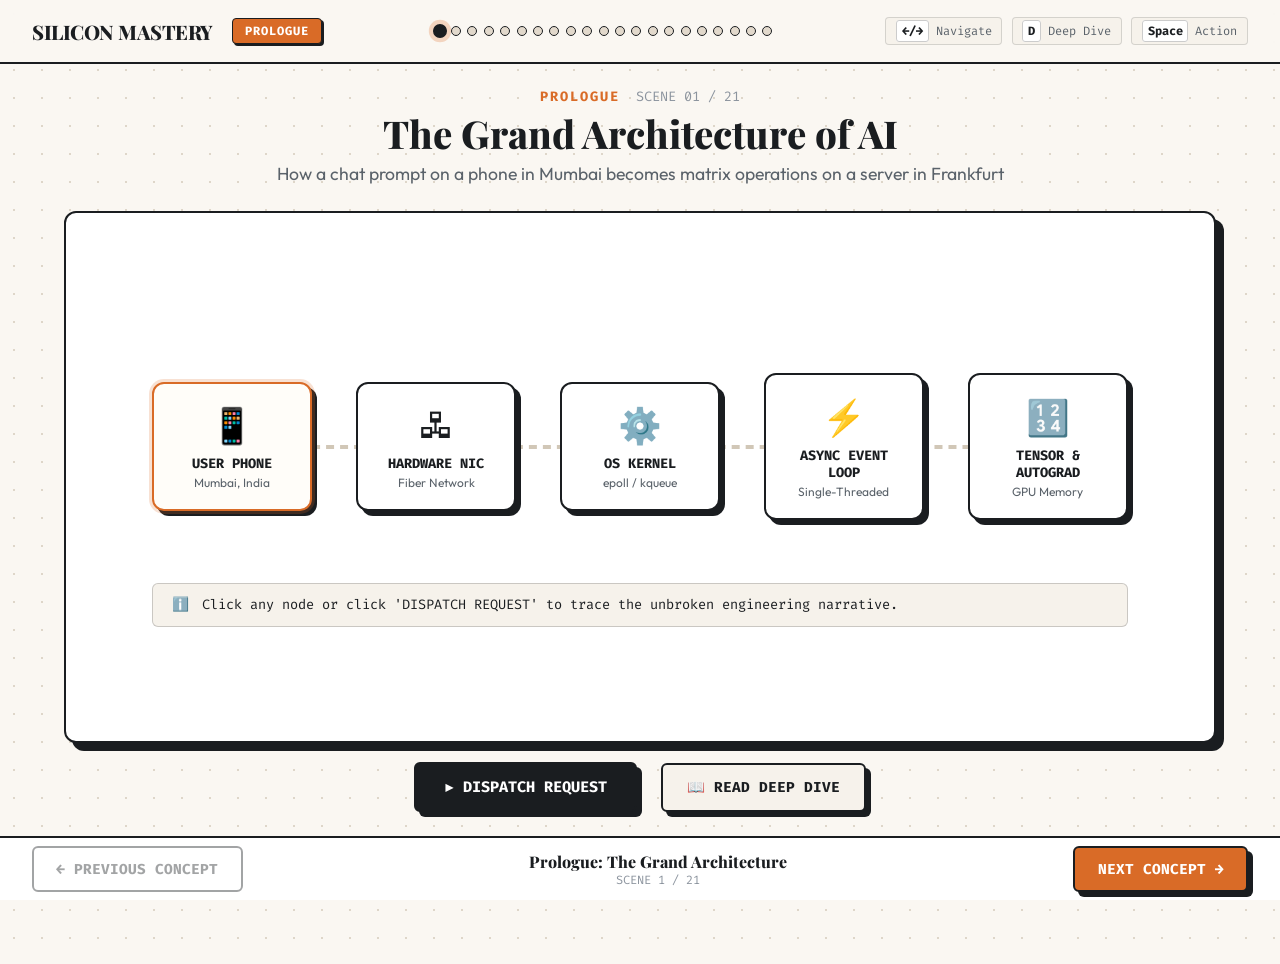
==== websites/silicon_mastery/index.html @ 47b0fe6c "Initial commit: Silicon Mastery platform and Chapter 0" ====
<!DOCTYPE html>
<html lang="en">
<head>
    <meta charset="UTF-8">
    <meta name="viewport" content="width=device-width, initial-scale=1.0">
    <title>Silicon Mastery: Interactive Engineering Lab</title>
    
    <!-- Google Fonts: Playfair Display (Cinematic), Outfit (Clean Sans), Fira Code (Technical Monospace), Plus Jakarta Sans -->
    <link rel="preconnect" href="https://fonts.googleapis.com">
    <link rel="preconnect" href="https://fonts.gstatic.com" crossorigin>
    <link href="https://fonts.googleapis.com/css2?family=Fira+Code:wght@400;500;600;700&family=Outfit:wght@300;400;500;600;700;800&family=Playfair+Display:ital,wght@0,600;0,800;1,600&family=Plus+Jakarta+Sans:wght@400;500;600;700&display=swap" rel="stylesheet">
    
    <link rel="stylesheet" href="style.css">
    
    <!-- GSAP Animation Suite -->
    <script src="https://cdnjs.cloudflare.com/ajax/libs/gsap/3.12.2/gsap.min.js"></script>
</head>
<body>

    <!-- TOP HEADER / PROGRESS HUD -->
    <header id="top-hud">
        <div class="hud-left">
            <span class="brand-title">SILICON MASTERY</span>
            <span class="act-badge" id="act-badge">PROLOGUE</span>
        </div>
        
        <!-- SCENE DOTS NAVIGATION -->
        <div class="scene-dots-container" id="scene-dots">
            <!-- 21 dots generated dynamically -->
        </div>

        <div class="hud-right">
            <div class="shortcut-pill"><span class="key">←/→</span> Navigate</div>
            <div class="shortcut-pill"><span class="key">D</span> Deep Dive</div>
            <div class="shortcut-pill"><span class="key">Space</span> Action</div>
        </div>
    </header>

    <!-- DEEP DIVE MODAL / DRAWER -->
    <div id="deep-dive-modal" class="hidden">
        <div class="modal-backdrop"></div>
        <div class="modal-drawer">
            <div class="modal-header">
                <div class="modal-title-wrap">
                    <span class="modal-act-tag" id="modal-act-tag">ACT I</span>
                    <h2 id="modal-title">Technical Deep Dive</h2>
                </div>
                <button class="close-modal-btn" id="close-modal-btn">&times; CLOSE</button>
            </div>
            <div class="modal-body" id="modal-body">
                <!-- Injected via script.js -->
            </div>
        </div>
    </div>

    <!-- MAIN VIEWPORT -->
    <main id="viewport">

        <!-- SCENE 1: THE REQUEST -->
        <section class="scene active" id="scene-1" data-act="PROLOGUE">
            <div class="scene-meta">
                <span class="scene-act">PROLOGUE</span>
                <span class="scene-number">SCENE 01 / 21</span>
            </div>
            <h1 class="scene-title">The Grand Architecture of AI</h1>
            <p class="scene-subtitle">How a chat prompt on a phone in Mumbai becomes matrix operations on a server in Frankfurt</p>
            
            <div class="massive-diagram" id="diag-request">
                <div class="pipeline-wrapper">
                    <svg class="pipeline-lines" id="pipeline-svg">
                        <line class="pipe-line" id="line-1" x1="12%" y1="50%" x2="28%" y2="50%" />
                        <line class="pipe-line" id="line-2" x1="32%" y1="50%" x2="48%" y2="50%" />
                        <line class="pipe-line" id="line-3" x1="52%" y1="50%" x2="68%" y2="50%" />
                        <line class="pipe-line" id="line-4" x1="72%" y1="50%" x2="88%" y2="50%" />
                    </svg>

                    <div class="diagram-flow">
                        <div class="df-node phone active-node" id="node-phone" data-info="Client Device: User enters 'What is the capital of France?'">
                            <div class="node-icon">📱</div>
                            <div class="node-title">USER PHONE</div>
                            <div class="node-sub">Mumbai, India</div>
                        </div>
                        <div class="df-node nic" id="node-nic" data-info="Network Interface Card: Receives electrical TCP packets from fiber optic cable.">
                            <div class="node-icon">🖧</div>
                            <div class="node-title">HARDWARE NIC</div>
                            <div class="node-sub">Fiber Network</div>
                        </div>
                        <div class="df-node kernel" id="node-kernel" data-info="Linux Kernel: Triggers epoll_wait interrupt to wake up Python event loop.">
                            <div class="node-icon">⚙️</div>
                            <div class="node-title">OS KERNEL</div>
                            <div class="node-sub">epoll / kqueue</div>
                        </div>
                        <div class="df-node backend" id="node-backend" data-info="Async Backend: Python Event Loop parses HTTP headers & tokenizes prompt.">
                            <div class="node-icon">⚡</div>
                            <div class="node-title">ASYNC EVENT LOOP</div>
                            <div class="node-sub">Single-Threaded</div>
                        </div>
                        <div class="df-node tensor" id="node-tensor" data-info="Tensor Core: Loads numbers into contiguous GPU RAM for Autograd matrix multiplication.">
                            <div class="node-icon">🔢</div>
                            <div class="node-title">TENSOR & AUTOGRAD</div>
                            <div class="node-sub">GPU Memory</div>
                        </div>
                    </div>

                    <div class="moving-packet" id="hero-packet-1">
                        <span class="packet-label">HTTP Req</span>
                    </div>
                </div>

                <div class="info-card-bar" id="pipeline-info-bar">
                    <span class="info-icon">ℹ️</span>
                    <span id="pipeline-info-text">Click any node or click 'DISPATCH REQUEST' to trace the unbroken engineering narrative.</span>
                </div>
            </div>
            
            <div class="scene-actions">
                <button class="interaction-btn" id="btn-dispatch-req">▶ DISPATCH REQUEST</button>
                <button class="deep-dive-btn" data-target="content-1">📖 READ DEEP DIVE</button>
            </div>
        </section>

        <!-- SCENE 2: THE CAT IMAGE -->
        <section class="scene" id="scene-2" data-act="ACT I: DATA & TENSORS">
            <div class="scene-meta">
                <span class="scene-act">ACT I: DATA & TENSORS</span>
                <span class="scene-number">SCENE 02 / 21</span>
            </div>
            <h1 class="scene-title">How Should Python Store Data?</h1>
            <p class="scene-subtitle">A grayscale image is just a 2D matrix of pixel intensity values from 0 to 255.</p>
            
            <div class="massive-diagram">
                <div class="cat-matrix-container">
                    <div class="matrix-header-label">2D Pixel Matrix (2 × 3)</div>
                    <div id="cat-grid" class="cat-grid">
                        <div class="cat-row">
                            <div class="cat-pixel" data-row="0" data-col="0" data-val="10.0">
                                <span class="px-coord">(0,0)</span>
                                <span class="px-val">10</span>
                            </div>
                            <div class="cat-pixel" data-row="0" data-col="1" data-val="20.0">
                                <span class="px-coord">(0,1)</span>
                                <span class="px-val">20</span>
                            </div>
                            <div class="cat-pixel" data-row="0" data-col="2" data-val="30.0">
                                <span class="px-coord">(0,2)</span>
                                <span class="px-val">30</span>
                            </div>
                        </div>
                        <div class="cat-row">
                            <div class="cat-pixel" data-row="1" data-col="0" data-val="40.0">
                                <span class="px-coord">(1,0)</span>
                                <span class="px-val">40</span>
                            </div>
                            <div class="cat-pixel" data-row="1" data-col="1" data-val="50.0">
                                <span class="px-coord">(1,1)</span>
                                <span class="px-val">50</span>
                            </div>
                            <div class="cat-pixel" data-row="1" data-col="2" data-val="60.0">
                                <span class="px-coord">(1,2)</span>
                                <span class="px-val">60</span>
                            </div>
                        </div>
                    </div>

                    <div id="pixel-inspector" class="inspector-box">
                        <div class="insp-title">PIXEL INSPECTOR</div>
                        <div class="insp-details">
                            <span>Row: <strong id="pi-row">0</strong></span>
                            <span>Col: <strong id="pi-col">0</strong></span>
                            <span>Value: <strong id="pi-val">10.0</strong></span>
                            <span>Flat Index: <strong id="pi-flat">0</strong></span>
                        </div>
                    </div>
                </div>
            </div>

            <div class="scene-actions">
                <div class="hint-text">Hover over any pixel cell to inspect its coordinates and value.</div>
                <button class="deep-dive-btn" data-target="content-2">📖 READ DEEP DIVE</button>
            </div>
        </section>

        <!-- SCENE 3: POINTER NIGHTMARE -->
        <section class="scene" id="scene-3" data-act="ACT I: DATA & TENSORS">
            <div class="scene-meta">
                <span class="scene-act">ACT I: DATA & TENSORS</span>
                <span class="scene-number">SCENE 03 / 21</span>
            </div>
            <h1 class="scene-title">The Pointer Nightmare</h1>
            <p class="scene-subtitle">Python nested lists store pointers scattered randomly across heap RAM, destroying L1 CPU cache performance.</p>
            
            <div class="massive-diagram">
                <div class="pointer-stage">
                    <div id="python-list-block" class="code-block">
                        <span class="code-kw">cat_image</span> = [[<span class="code-num">10.0</span>, <span class="code-num">20.0</span>, <span class="code-num">30.0</span>], [<span class="code-num">40.0</span>, <span class="code-num">50.0</span>, <span class="code-num">60.0</span>]]
                    </div>
                    
                    <div class="heap-canvas" id="heap-objects-container">
                        <div class="heap-label">SCATTERED HEAP RAM (Random Memory Addresses)</div>
                        <div id="heap-objects"></div>
                        <div id="cpu-cursor" class="cpu-cursor">CPU CORE</div>
                    </div>

                    <div id="cache-miss-flash" class="flash-banner red hidden">
                        <span class="flash-icon">⚠️</span> CACHE MISS! CPU Stalled waiting for RAM fetch! (+200ns)
                    </div>

                    <div class="stats-counter-bar">
                        <div class="stat-pill">Cache Misses: <span id="miss-count">0</span></div>
                        <div class="stat-pill">Total Latency: <span id="latency-count">0 ns</span></div>
                    </div>
                </div>
            </div>
            
            <div class="scene-actions">
                <button class="interaction-btn" id="btn-run-cpu">▶ RUN CPU TRAVERSAL</button>
                <button class="deep-dive-btn" data-target="content-3">📖 READ DEEP DIVE</button>
            </div>
        </section>

        <!-- SCENE 4: MEMORY BLOAT -->
        <section class="scene" id="scene-4" data-act="ACT I: DATA & TENSORS">
            <div class="scene-meta">
                <span class="scene-act">ACT I: DATA & TENSORS</span>
                <span class="scene-number">SCENE 04 / 21</span>
            </div>
            <h1 class="scene-title">The 8x Memory Bloat Crisis</h1>
            <p class="scene-subtitle">Why PyTorch banned Python float objects: 32 bytes per number vs 4 bytes in raw C memory.</p>
            
            <div class="massive-diagram">
                <div class="memory-comparison-wrapper">
                    <div class="memory-comparison">
                        <div class="mem-card raw-float">
                            <div class="card-badge green">HARDWARE OPTIMAL</div>
                            <div class="mem-label">RAW C FLOAT32</div>
                            <div class="mem-visual-block c-block">4 BYTES</div>
                            <div class="mem-desc">Just 32 bits of binary floating-point data in contiguous RAM.</div>
                        </div>

                        <div class="mem-vs">VS</div>

                        <div class="mem-card py-float">
                            <div class="card-badge red">800% OVERHEAD</div>
                            <div class="mem-label">PYTHON FLOAT OBJECT</div>
                            <div class="py-struct">
                                <div class="py-part">8B RefCount (GC)</div>
                                <div class="py-part">8B TypePtr (*PyFloat_Type)</div>
                                <div class="py-part">8B Value (double)</div>
                                <div class="py-part">8B List Pointer</div>
                            </div>
                            <div class="mem-size-tag">32 BYTES PER NUMBER</div>
                        </div>
                    </div>

                    <div class="calculator-panel">
                        <label for="param-slider" class="calc-label">MODEL PARAMETER SCALE:</label>
                        <div class="slider-row">
                            <input type="range" id="param-slider" min="1" max="70" value="70" step="1">
                            <span class="slider-val" id="param-val">70 Billion Parameters</span>
                        </div>
                        <div class="scale-up-box" id="bloat-scale">
                            Python RAM: <span id="bloat-total">2,240 GB</span> vs C Raw RAM: <span id="c-total">140 GB</span>
                        </div>
                    </div>
                </div>
            </div>

            <div class="scene-actions">
                <button class="deep-dive-btn" data-target="content-4">📖 READ DEEP DIVE</button>
            </div>
        </section>

        <!-- SCENE 5: RAM IS A STREET -->
        <section class="scene" id="scene-5" data-act="ACT I: DATA & TENSORS">
            <div class="scene-meta">
                <span class="scene-act">ACT I: DATA & TENSORS</span>
                <span class="scene-number">SCENE 05 / 21</span>
            </div>
            <h1 class="scene-title">Hardware Reality: RAM is a 1D Street</h1>
            <p class="scene-subtitle">Physical memory contains no rows, columns, or matrices—only a single continuous array of memory addresses.</p>
            
            <div class="massive-diagram">
                <div class="street-container">
                    <div class="street-header">PHYSICAL SYSTEM RAM (1D Byte Addresses)</div>
                    <div class="ram-street-wrapper">
                        <div class="address-rail">
                            <div class="addr-tag">0x00</div>
                            <div class="addr-tag">0x04</div>
                            <div class="addr-tag">0x08</div>
                            <div class="addr-tag">0x0C</div>
                            <div class="addr-tag">0x10</div>
                            <div class="addr-tag">0x14</div>
                        </div>
                        <div class="memory-rail" id="s5-mem-rail">
                            <div class="mem-cell" data-idx="0">10.0</div>
                            <div class="mem-cell" data-idx="1">20.0</div>
                            <div class="mem-cell" data-idx="2">30.0</div>
                            <div class="mem-cell" data-idx="3">40.0</div>
                            <div class="mem-cell" data-idx="4">50.0</div>
                            <div class="mem-cell" data-idx="5">60.0</div>
                        </div>
                        <div class="index-rail">
                            <span>Index 0</span><span>Index 1</span><span>Index 2</span><span>Index 3</span><span>Index 4</span><span>Index 5</span>
                        </div>
                    </div>
                    
                    <div class="ram-info-box" id="ram-info-box">
                        Click any cell in the 1D RAM street to see its contiguous byte offsets.
                    </div>
                </div>
            </div>

            <div class="scene-actions">
                <button class="deep-dive-btn" data-target="content-5">📖 READ DEEP DIVE</button>
            </div>
        </section>

        <!-- SCENE 6: STORAGE -->
        <section class="scene" id="scene-6" data-act="ACT I: DATA & TENSORS">
            <div class="scene-meta">
                <span class="scene-act">ACT I: DATA & TENSORS</span>
                <span class="scene-number">SCENE 06 / 21</span>
            </div>
            <h1 class="scene-title">The Storage Abstraction</h1>
            <p class="scene-subtitle"><code>class Storage</code> wraps flat C memory with zero concept of dimensions, shapes, or rows.</p>
            
            <div class="massive-diagram">
                <div class="storage-diagram-wrapper">
                    <div class="storage-class-box" id="s6-storage-layer">
                        <div class="box-title">class Storage</div>
                        <div class="box-sub">Allocates a single contiguous block of C floats (ptr, size=6)</div>
                    </div>
                    
                    <div class="down-arrow-indicator">⬇️ Binds directly onto physical hardware RAM</div>

                    <div class="ram-street-wrapper">
                        <div class="memory-rail">
                            <div class="mem-cell highlighted">10.0</div>
                            <div class="mem-cell highlighted">20.0</div>
                            <div class="mem-cell highlighted">30.0</div>
                            <div class="mem-cell highlighted">40.0</div>
                            <div class="mem-cell highlighted">50.0</div>
                            <div class="mem-cell highlighted">60.0</div>
                        </div>
                    </div>
                </div>
            </div>

            <div class="scene-actions">
                <button class="interaction-btn" id="btn-bind-storage">▶ BIND STORAGE TO RAM</button>
                <button class="deep-dive-btn" data-target="content-6">📖 READ DEEP DIVE</button>
            </div>
        </section>

        <!-- SCENE 7: RAWTENSOR STRIDES -->
        <section class="scene" id="scene-7" data-act="ACT I: DATA & TENSORS">
            <div class="scene-meta">
                <span class="scene-act">ACT I: DATA & TENSORS</span>
                <span class="scene-number">SCENE 07 / 21</span>
            </div>
            <h1 class="scene-title">Coordinate Glasses: Strides</h1>
            <p class="scene-subtitle"><code>RawTensor</code> uses Shape and Strides to turn a flat 1D Storage array into any n-dimensional matrix.</p>
            
            <div class="massive-diagram split-vertical">
                <div class="top-half">
                    <div class="tensor-glass">
                        <div class="glass-header">
                            <span>class RawTensor</span>
                            <span class="meta-tag">Metadata View</span>
                        </div>
                        <div class="glass-meta">
                            <div class="meta-item">SHAPE: <strong>(2, 3)</strong></div>
                            <div class="meta-item">STRIDES: <strong>(3, 1)</strong></div>
                        </div>
                        <div class="matrix-view">
                            <div class="m-row">
                                <div class="m-cell" id="mc-0-0">10</div>
                                <div class="m-cell" id="mc-0-1">20</div>
                                <div class="m-cell" id="mc-0-2">30</div>
                            </div>
                            <div class="m-row">
                                <div class="m-cell" id="mc-1-0">40</div>
                                <div class="m-cell" id="mc-1-1">50</div>
                                <div class="m-cell" id="mc-1-2">60</div>
                            </div>
                        </div>
                    </div>
                </div>
                
                <div class="interaction-panel">
                    <div class="sliders-wrapper">
                        <div class="slider-box">
                            <label>ROW (i₀):</label>
                            <input type="range" id="stride-r" min="0" max="1" value="0">
                            <span class="val-badge" id="val-r">0</span>
                        </div>
                        <div class="slider-box">
                            <label>COL (i₁):</label>
                            <input type="range" id="stride-c" min="0" max="2" value="0">
                            <span class="val-badge" id="val-c">0</span>
                        </div>
                    </div>

                    <div class="equation-box">
                        <span class="eq-label">STORAGE INDEX FORMULA:</span>
                        <div class="eq-display">
                            Index = (<span id="eq-r">0</span> × <span class="c-accent">3</span>) + (<span id="eq-c">0</span> × <span class="c-accent">1</span>) = <strong id="eq-res">0</strong>
                        </div>
                    </div>
                </div>

                <div class="bottom-half">
                    <div class="ram-street-wrapper">
                        <div class="memory-rail" id="s7-mem-rail">
                            <div class="mem-cell s7-0">10</div>
                            <div class="mem-cell s7-1">20</div>
                            <div class="mem-cell s7-2">30</div>
                            <div class="mem-cell s7-3">40</div>
                            <div class="mem-cell s7-4">50</div>
                            <div class="mem-cell s7-5">60</div>
                        </div>
                        <div class="rail-label">1D Physical Storage</div>
                    </div>
                </div>
            </div>

            <div class="scene-actions">
                <button class="deep-dive-btn" data-target="content-7">📖 READ DEEP DIVE</button>
            </div>
        </section>

        <!-- SCENE 8: ZERO COPY TRANSPOSE -->
        <section class="scene" id="scene-8" data-act="ACT I: DATA & TENSORS">
            <div class="scene-meta">
                <span class="scene-act">ACT I: DATA & TENSORS</span>
                <span class="scene-number">SCENE 08 / 21</span>
            </div>
            <h1 class="scene-title">The Trillion-Dollar Miracle: Zero-Copy Transpose</h1>
            <p class="scene-subtitle">Transpose a 50GB tensor in 0.000001 seconds by swapping metadata instead of copying bytes in RAM.</p>
            
            <div class="massive-diagram split-vertical">
                <div class="top-half">
                    <div class="tensor-glass" id="zc-glass">
                        <div class="glass-header">
                            <span>class RawTensor</span>
                            <span class="status-badge green" id="zc-status">NORMAL VIEW</span>
                        </div>
                        <div class="glass-meta" id="zc-meta">
                            <div class="meta-item">SHAPE: <strong id="zc-shape">(2, 3)</strong></div>
                            <div class="meta-item">STRIDES: <strong id="zc-strides">(3, 1)</strong></div>
                        </div>
                    </div>
                </div>

                <div class="interaction-panel horizontal">
                    <button class="interaction-btn red-btn" id="btn-naive">NAIVE COPY TRANSPOSE</button>
                    <button class="interaction-btn green-btn" id="btn-zero">ZERO-COPY METADATA SWAP</button>
                </div>
                
                <div id="zc-metrics" class="metrics-display">BYTES MOVED: 0 B | TIME: 0 ms</div>

                <div class="bottom-half">
                    <div class="ram-street-wrapper">
                        <div class="memory-rail" id="zc-mem-rail">
                            <div class="mem-cell">10</div>
                            <div class="mem-cell">20</div>
                            <div class="mem-cell">30</div>
                            <div class="mem-cell">40</div>
                            <div class="mem-cell">50</div>
                            <div class="mem-cell">60</div>
                        </div>
                        <div class="rail-label">Physical Storage Array (Unmodified in RAM)</div>
                    </div>
                </div>
            </div>

            <div class="scene-actions">
                <button class="deep-dive-btn" data-target="content-8">📖 READ DEEP DIVE</button>
            </div>
        </section>

        <!-- SCENE 9: TRAINING CRISIS -->
        <section class="scene" id="scene-9" data-act="ACT II: AUTOGRAD">
            <div class="scene-meta">
                <span class="scene-act">ACT II: AUTOGRAD</span>
                <span class="scene-number">SCENE 09 / 21</span>
            </div>
            <h1 class="scene-title">The Training Crisis</h1>
            <p class="scene-subtitle">A neural network has millions of weights. How do we know which direction to adjust each weight to minimize loss?</p>
            
            <div class="massive-diagram">
                <div class="equation-stage">
                    <div class="huge-equation" id="eq-pred">Prediction = (x × w) + b</div>
                    <div class="huge-equation mt-4" id="eq-loss">Loss = (Prediction - Target)²</div>
                    <div class="question-text hidden" id="q-change-w">
                        "If I nudge weight <strong>w</strong> by +0.001, does Loss go UP or DOWN?"
                    </div>

                    <div class="weight-nudge-box hidden" id="weight-nudge-panel">
                        <label>TRY NUDGING WEIGHT (w):</label>
                        <input type="range" id="w-nudge-slider" min="-3" max="3" value="1" step="0.1">
                        <div class="nudge-stats">
                            <span>w = <strong id="w-val">1.0</strong></span>
                            <span>Loss = <strong id="l-val">4.0</strong></span>
                            <span>∂L/∂w = <strong id="grad-val">4.0</strong></span>
                        </div>
                    </div>
                </div>
            </div>

            <div class="scene-actions">
                <button class="interaction-btn" id="btn-build-eq">▶ BUILD FORMULA & SLIDER</button>
                <button class="deep-dive-btn" data-target="content-9">📖 READ DEEP DIVE</button>
            </div>
        </section>

        <!-- SCENE 10: BABY OPERATIONS -->
        <section class="scene" id="scene-10" data-act="ACT II: AUTOGRAD">
            <div class="scene-meta">
                <span class="scene-act">ACT II: AUTOGRAD</span>
                <span class="scene-number">SCENE 10 / 21</span>
            </div>
            <h1 class="scene-title">Baby Operations Derivative Catalog</h1>
            <p class="scene-subtitle">Every terrifying neural network formula is just a chain of elementary math ops with known calculus derivatives.</p>
            
            <div class="massive-diagram">
                <div class="op-grid">
                    <div class="op-block" data-op="add">
                        <div class="op-sym">+</div>
                        <div class="op-name">ADDITION</div>
                    </div>
                    <div class="op-block" data-op="mul">
                        <div class="op-sym">×</div>
                        <div class="op-name">MULTIPLICATION</div>
                    </div>
                    <div class="op-block" data-op="pow">
                        <div class="op-sym">xⁿ</div>
                        <div class="op-name">POWER</div>
                    </div>
                    <div class="op-block" data-op="relu">
                        <div class="op-sym">ReLU</div>
                        <div class="op-name">ACTIVATION</div>
                    </div>
                </div>

                <div id="op-inspector" class="inspector-box hidden mt-4">
                    <div class="op-title" id="op-title-text">Select an Operation</div>
                    <div class="op-deriv" id="op-deriv-text">Click any math operation above to reveal its backward derivative formula.</div>
                    <div class="op-code" id="op-code-text"></div>
                </div>
            </div>

            <div class="scene-actions">
                <button class="deep-dive-btn" data-target="content-10">📖 READ DEEP DIVE</button>
            </div>
        </section>

        <!-- SCENE 11: VALUE -->
        <section class="scene" id="scene-11" data-act="ACT II: AUTOGRAD">
            <div class="scene-meta">
                <span class="scene-act">ACT II: AUTOGRAD</span>
                <span class="scene-number">SCENE 11 / 21</span>
            </div>
            <h1 class="scene-title">Decomposing a Value Object</h1>
            <p class="scene-subtitle">Wrapping numbers inside intelligent <code>Value</code> objects that automatically record parents and local backward closures.</p>
            
            <div class="massive-diagram">
                <div class="value-decomp-stage">
                    <div class="huge-equation">c = a × b</div>
                    <div id="val-decompose" class="value-object hidden mt-4">
                        <div class="vo-header">
                            <span>class Value (c)</span>
                            <span class="vo-tag">Tape Recorder</span>
                        </div>
                        <div class="vo-body">
                            <div class="vo-row"><span>DATA:</span> <strong>15.0</strong></div>
                            <div class="vo-row"><span>GRAD:</span> <strong id="vo-grad">0.0</strong> (accumulated during backward)</div>
                            <div class="vo-row"><span>PARENTS:</span> <strong>(a, b)</strong></div>
                            <div class="vo-row"><span>OP:</span> <strong>'*'</strong></div>
                            <div class="code-font mt-2">
                                <span class="code-kw">def</span> _backward():<br>
                                &nbsp;&nbsp;a.grad += b.data * c.grad<br>
                                &nbsp;&nbsp;b.grad += a.data * c.grad
                            </div>
                        </div>
                    </div>
                </div>
            </div>

            <div class="scene-actions">
                <button class="interaction-btn" id="btn-decompose">▶ OPEN VALUE OBJECT</button>
                <button class="deep-dive-btn" data-target="content-11">📖 READ DEEP DIVE</button>
            </div>
        </section>

        <!-- SCENE 12: FORWARD GRAPH -->
        <section class="scene" id="scene-12" data-act="ACT II: AUTOGRAD">
            <div class="scene-meta">
                <span class="scene-act">ACT II: AUTOGRAD</span>
                <span class="scene-number">SCENE 12 / 21</span>
            </div>
            <h1 class="scene-title">The Computational DAG (Forward Pass)</h1>
            <p class="scene-subtitle">As Python code runs, the Directed Acyclic Graph constructs itself dynamically in memory.</p>
            
            <div class="massive-diagram">
                <div class="dag-wrapper">
                    <div class="dag-canvas" id="forward-dag"></div>
                    <div id="node-inspector" class="inspector-box fixed-right hidden">
                        <h3 id="ni-title">Node Inspector</h3>
                        <p id="ni-data"></p>
                        <p id="ni-parents"></p>
                        <p id="ni-op"></p>
                    </div>
                </div>
            </div>

            <div class="scene-actions">
                <button class="interaction-btn" id="btn-build-graph">▶ RUN FORWARD PASS</button>
                <button class="deep-dive-btn" data-target="content-12">📖 READ DEEP DIVE</button>
            </div>
        </section>

        <!-- SCENE 13: BACKWARD PASS -->
        <section class="scene" id="scene-13" data-act="ACT II: AUTOGRAD">
            <div class="scene-meta">
                <span class="scene-act">ACT II: AUTOGRAD</span>
                <span class="scene-number">SCENE 13 / 21</span>
            </div>
            <h1 class="scene-title">The Backward Pass (Loss.backward())</h1>
            <p class="scene-subtitle">Rewinding the computation graph in reverse to flow gradients back to every input parameter in a single pass.</p>
            
            <div class="massive-diagram">
                <div class="dag-wrapper">
                    <div class="dag-canvas" id="backward-dag"></div>
                </div>
            </div>

            <div class="scene-actions">
                <button class="interaction-btn red-btn" id="btn-run-backward">▶ Loss.backward()</button>
                <button class="deep-dive-btn" data-target="content-13">📖 READ DEEP DIVE</button>
            </div>
        </section>

        <!-- SCENE 14: TOPOLOGICAL SORT -->
        <section class="scene" id="scene-14" data-act="ACT II: AUTOGRAD">
            <div class="scene-meta">
                <span class="scene-act">ACT II: AUTOGRAD</span>
                <span class="scene-number">SCENE 14 / 21</span>
            </div>
            <h1 class="scene-title">Topological Sort DFS Post-Order</h1>
            <p class="scene-subtitle">Preventing gradient overwrites when variables branch across multiple computational paths.</p>
            
            <div class="massive-diagram">
                <div class="topo-stage">
                    <div class="huge-equation">y = x + x &nbsp;|&nbsp; L = y × 3</div>
                    <div class="dag-canvas small" id="topo-dag"></div>
                    <div class="topo-timeline" id="topo-timeline">
                        <div class="tl-empty">Click an execution order below to test gradient accumulation</div>
                    </div>
                </div>
            </div>

            <div class="scene-actions">
                <button class="interaction-btn red-btn" id="btn-topo-wrong">WRONG EXECUTION ORDER</button>
                <button class="interaction-btn green-btn" id="btn-topo-right">TOPOLOGICAL DFS ORDER</button>
                <button class="deep-dive-btn" data-target="content-14">📖 READ DEEP DIVE</button>
            </div>
        </section>

        <!-- SCENE 15: 10,000 USERS -->
        <section class="scene" id="scene-15" data-act="ACT III: ASYNC & EPOLL">
            <div class="scene-meta">
                <span class="scene-act">ACT III: ASYNC & EPOLL</span>
                <span class="scene-number">SCENE 15 / 21</span>
            </div>
            <h1 class="scene-title">The C10K Problem: 10,000 Concurrent Users</h1>
            <p class="scene-subtitle">10,000 simultaneous mobile devices open network sockets to your AI inference server.</p>
            
            <div class="massive-diagram">
                <div class="canvas-wrapper">
                    <canvas id="user-canvas-15"></canvas>
                    <div class="server-node-box">
                        <div class="icon">🖥️</div>
                        <div class="label">SINGLE AI BACKEND SERVER</div>
                    </div>
                </div>
            </div>

            <div class="scene-actions">
                <button class="interaction-btn" id="btn-flood-users">▶ FLOOD WITH 10,000 CONCURRENT USERS</button>
                <button class="deep-dive-btn" data-target="content-15">📖 READ DEEP DIVE</button>
            </div>
        </section>

        <!-- SCENE 16: THREAD DISASTER -->
        <section class="scene" id="scene-16" data-act="ACT III: ASYNC & EPOLL">
            <div class="scene-meta">
                <span class="scene-act">ACT III: ASYNC & EPOLL</span>
                <span class="scene-number">SCENE 16 / 21</span>
            </div>
            <h1 class="scene-title">Disaster: One Thread Per Connection</h1>
            <p class="scene-subtitle">10,000 OS Threads × 8MB stack space = 80 Gigabytes of RAM wasted on thread stacks alone!</p>
            
            <div class="massive-diagram">
                <div class="thread-disaster-stage">
                    <div class="dashboard">
                        <div class="dash-stat">THREADS: <span id="d-th">0</span></div>
                        <div class="dash-stat">STACK RAM: <span id="d-ram">1</span> GB</div>
                        <div class="dash-stat">CTX SWITCHES: <span id="d-ctx">0</span> /sec</div>
                    </div>

                    <div id="thread-pool" class="thread-pool"></div>
                    <div id="oom-alert-16" class="flash-banner red massive hidden">
                        💀 KERNEL OOM-KILLER: PROCESS TERMINATED OUT OF MEMORY
                    </div>
                </div>
            </div>

            <div class="scene-actions">
                <button class="interaction-btn red-btn" id="btn-spawn-threads">▶ SPAWN 10,000 THREADS</button>
                <button class="deep-dive-btn" data-target="content-16">📖 READ DEEP DIVE</button>
            </div>
        </section>

        <!-- SCENE 17: NON-BLOCKING -->
        <section class="scene" id="scene-17" data-act="ACT III: ASYNC & EPOLL">
            <div class="scene-meta">
                <span class="scene-act">ACT III: ASYNC & EPOLL</span>
                <span class="scene-number">SCENE 17 / 21</span>
            </div>
            <h1 class="scene-title">Non-Blocking Sockets (setblocking(False))</h1>
            <p class="scene-subtitle">Telling the OS kernel never to stall your thread. Returns <code>EWOULDBLOCK</code> immediately if no data has arrived.</p>
            
            <div class="massive-diagram">
                <div class="nb-socket-stage">
                    <div class="socket-array">
                        <div class="sock-card" id="sb-1">
                            <div class="sock-title">Socket #1</div>
                            <div class="sock-status">Empty (EWOULDBLOCK)</div>
                        </div>
                        <div class="sock-card" id="sb-2">
                            <div class="sock-title">Socket #2</div>
                            <div class="sock-status">Empty (EWOULDBLOCK)</div>
                        </div>
                        <div class="sock-card ready" id="sb-3">
                            <div class="sock-title">Socket #3</div>
                            <div class="sock-status">Data Ready! (1024B)</div>
                        </div>
                    </div>

                    <div class="cpu-reader-box" id="nb-cpu">
                        ⚡ CPU Core Thread (Non-Blocking mode)
                    </div>
                </div>
            </div>

            <div class="scene-actions">
                <button class="interaction-btn" id="btn-nb-read">▶ CALL sock.setblocking(False)</button>
                <button class="deep-dive-btn" data-target="content-17">📖 READ DEEP DIVE</button>
            </div>
        </section>

        <!-- SCENE 18: BUSY WAIT -->
        <section class="scene" id="scene-18" data-act="ACT III: ASYNC & EPOLL">
            <div class="scene-meta">
                <span class="scene-act">ACT III: ASYNC & EPOLL</span>
                <span class="scene-number">SCENE 18 / 21</span>
            </div>
            <h1 class="scene-title">The Busy-Wait Spin-Loop Crisis</h1>
            <p class="scene-subtitle">Polling 10,000 sockets in a loop from user space burns 100% CPU on empty checks.</p>
            
            <div class="massive-diagram">
                <div class="busy-wait-stage">
                    <div class="dashboard">
                        <div class="dash-stat red">CPU UTILIZATION: <span id="bw-cpu-stat">0</span>%</div>
                        <div class="dash-stat">SPIN LOOPS: <span id="bw-loop-stat">0</span> /sec</div>
                    </div>

                    <div class="socket-array wrap" id="bw-sockets"></div>

                    <div class="cpu-reader-box fire" id="bw-cpu">
                        🔥 CPU Thread Polling User-Space Loop
                    </div>
                </div>
            </div>

            <div class="scene-actions">
                <button class="interaction-btn red-btn" id="btn-busy-wait">▶ RUN USER-SPACE BUSY-WAIT</button>
                <button class="deep-dive-btn" data-target="content-18">📖 READ DEEP DIVE</button>
            </div>
        </section>

        <!-- SCENE 19: EPOLL -->
        <section class="scene" id="scene-19" data-act="ACT III: ASYNC & EPOLL">
            <div class="scene-meta">
                <span class="scene-act">ACT III: ASYNC & EPOLL</span>
                <span class="scene-number">SCENE 19 / 21</span>
            </div>
            <h1 class="scene-title">OS Kernel Rescue: epoll / selector</h1>
            <p class="scene-subtitle">The OS kernel puts the CPU thread to sleep and wakes it ONLY when hardware NIC interrupts deliver network bytes.</p>
            
            <div class="massive-diagram split-vertical">
                <div class="arch-stack">
                    <div class="layer-card layer-app" id="ep-app">
                        <div class="layer-title">APPLICATION SPACE (Python Code)</div>
                        <div class="layer-sub">Suspended in selector.select() system call</div>
                    </div>
                    
                    <div class="sys-call-line" id="ep-sys-line">⬇️ SYSTEM CALL: epoll_wait(interest_list) ⬆️</div>
                    
                    <div class="layer-card layer-kernel" id="ep-kernel">
                        <div class="layer-title">LINUX OS KERNEL</div>
                        <div class="layer-sub">Red-Black Tree of Descriptors & Ready List</div>
                    </div>

                    <div class="layer-card layer-hw" id="ep-nic">
                        <div class="layer-title">HARDWARE NETWORK INTERFACE CARD (NIC)</div>
                        <div class="layer-sub">Hardware Electrical IRQ Interrupt</div>
                    </div>
                </div>
            </div>

            <div class="scene-actions">
                <button class="interaction-btn green-btn" id="btn-epoll-flow">▶ TRIGGER HARDWARE PACKET IRQ</button>
                <button class="deep-dive-btn" data-target="content-19">📖 READ DEEP DIVE</button>
            </div>
        </section>

        <!-- SCENE 20: EVENT LOOP -->
        <section class="scene" id="scene-20" data-act="ACT III: ASYNC & EPOLL">
            <div class="scene-meta">
                <span class="scene-act">ACT III: ASYNC & EPOLL</span>
                <span class="scene-number">SCENE 20 / 21</span>
            </div>
            <h1 class="scene-title">The Asynchronous Event Loop Engine</h1>
            <p class="scene-subtitle">An infinite orchestra conductor cycling between Ready Queue, Timer Min-Heap, epoll_wait, and Coroutines.</p>
            
            <div class="massive-diagram">
                <div class="loop-machine">
                    <div class="lm-node" id="lm-ready">
                        <div class="lm-icon">📋</div>
                        <div class="lm-title">READY QUEUE</div>
                    </div>
                    <div class="lm-arrow">➔</div>
                    <div class="lm-node" id="lm-timer">
                        <div class="lm-icon">⏱️</div>
                        <div class="lm-title">TIMER HEAP</div>
                    </div>
                    <div class="lm-arrow">➔</div>
                    <div class="lm-node" id="lm-os">
                        <div class="lm-icon">⚙️</div>
                        <div class="lm-title">OS SELECTOR</div>
                    </div>
                    <div class="lm-arrow">➔</div>
                    <div class="lm-node" id="lm-task">
                        <div class="lm-icon">🔄</div>
                        <div class="lm-title">COROUTINES</div>
                    </div>
                </div>
            </div>

            <div class="scene-actions">
                <button class="interaction-btn" id="btn-run-loop">▶ START EVENT LOOP CLOCKWORK</button>
                <button class="deep-dive-btn" data-target="content-20">📖 READ DEEP DIVE</button>
            </div>
        </section>

        <!-- SCENE 21: UNIFIED MACHINE -->
        <section class="scene" id="scene-21" data-act="FINALE">
            <div class="scene-meta">
                <span class="scene-act">FINALE</span>
                <span class="scene-number">SCENE 21 / 21</span>
            </div>
            <h1 class="scene-title">The Unified Symphony</h1>
            <p class="scene-subtitle">The complete end-to-end pipeline connecting async network sockets to GPU tensor autograd operations.</p>
            
            <div class="massive-diagram">
                <div class="unified-grid">
                    <div class="u-node" id="u-phone">📱 1. Client Request</div>
                    <div class="u-node" id="u-nic">🖧 2. NIC IRQ Interrupt</div>
                    <div class="u-node" id="u-epoll">⚙️ 3. epoll_wait Wakeup</div>
                    <div class="u-node" id="u-loop">⚡ 4. Async Event Loop</div>
                    <div class="u-node" id="u-tensor">🔢 5. RawTensor Storage</div>
                    <div class="u-node" id="u-autograd">📈 6. Autograd DAG Pass</div>
                </div>
                <div class="moving-packet" id="hero-packet-2">
                    <span class="packet-label">Token Stream</span>
                </div>
            </div>

            <div class="scene-actions">
                <button class="interaction-btn green-btn" id="btn-run-unified">▶ DISPATCH FULL PIPELINE SYMPHONY</button>
                <button class="deep-dive-btn" data-target="content-21">📖 READ DEEP DIVE</button>
            </div>
        </section>

    </main>

    <!-- NAVIGATION BAR -->
    <nav id="nav-bar">
        <button id="btn-prev" class="nav-btn">&larr; PREVIOUS CONCEPT</button>
        <div id="nav-progress">
            <span class="nav-concept-title" id="nav-concept-title">Prologue: The Grand Architecture</span>
            <span class="nav-num-tag">SCENE <span id="current-scene-num">1</span> / 21</span>
        </div>
        <button id="btn-next" class="nav-btn primary">NEXT CONCEPT &rarr;</button>
    </nav>

    <script src="script.js"></script>
</body>
</html>
---- websites/silicon_mastery/style.css ----
/* SILICON MASTERY V6: ULTRA-PREMIUM ARCHIVAL DESIGN SYSTEM */

:root {
    /* Color Palette: Warm Cream Editorial / Archival Aesthetic */
    --bg-page: #FAF7F2;
    --bg-card: #FFFFFF;
    --bg-card-subtle: #F6F2EB;
    --bg-dark: #1E232A;
    
    --c-text-primary: #1A1D20;
    --c-text-secondary: #5A626A;
    --c-text-muted: #8C949E;
    
    /* Semantic Engineering Accent Colors */
    --c-accent-amber: #D96B27;   /* Architectural Orange / Copper */
    --c-accent-emerald: #2E7D4E; /* Hardware Active / Success Green */
    --c-accent-crimson: #C93B3B; /* Error / Cache Miss / Gradient Red */
    --c-accent-indigo: #5C4DDE;  /* Autograd / Math Indigo */
    --c-accent-slate: #34495E;   /* Kernel / OS System Slate */

    /* Typography */
    --font-heading: 'Playfair Display', serif;
    --font-body: 'Outfit', 'Plus Jakarta Sans', sans-serif;
    --font-mono: 'Fira Code', monospace;

    /* Elevation & Tactile Borders */
    --border-thick: 2px solid var(--c-text-primary);
    --border-light: 1px solid rgba(26, 29, 32, 0.15);
    
    --shadow-tactile: 5px 5px 0px var(--c-text-primary);
    --shadow-tactile-lg: 8px 8px 0px var(--c-text-primary);
    --shadow-tactile-hover: 7px 7px 0px var(--c-text-primary);
    --shadow-tactile-active: 2px 2px 0px var(--c-text-primary);
    --shadow-soft: 0 10px 30px rgba(0, 0, 0, 0.05);

    --radius-sm: 6px;
    --radius-md: 12px;
    --radius-lg: 20px;
}

/* Reset & Base Setup */
* {
    margin: 0;
    padding: 0;
    box-sizing: border-box;
}

body {
    font-family: var(--font-body);
    background-color: var(--bg-page);
    background-image: radial-gradient(#DED6C9 1.2px, transparent 1.2px);
    background-size: 28px 28px;
    color: var(--c-text-primary);
    overflow: hidden;
    height: 100vh;
    width: 100vw;
    -webkit-font-smoothing: antialiased;
}

/* -------------------------------------------------------------
   TOP HUD / NAVIGATION HEADER
   ------------------------------------------------------------- */
#top-hud {
    position: fixed;
    top: 0;
    left: 0;
    width: 100vw;
    height: 64px;
    background: rgba(250, 247, 242, 0.92);
    backdrop-filter: blur(12px);
    border-bottom: var(--border-thick);
    display: flex;
    justify-content: space-between;
    align-items: center;
    padding: 0 2rem;
    z-index: 1000;
}

.hud-left {
    display: flex;
    align-items: center;
    gap: 1.2rem;
}

.brand-title {
    font-family: var(--font-heading);
    font-weight: 800;
    font-size: 1.25rem;
    letter-spacing: -0.5px;
}

.act-badge {
    font-family: var(--font-mono);
    font-size: 0.75rem;
    font-weight: 700;
    letter-spacing: 1px;
    text-transform: uppercase;
    background: var(--c-accent-amber);
    color: white;
    padding: 0.25rem 0.75rem;
    border-radius: 4px;
    border: 1px solid var(--c-text-primary);
    box-shadow: 2px 2px 0px var(--c-text-primary);
}

/* Scene Dots Navigation */
.scene-dots-container {
    display: flex;
    align-items: center;
    gap: 0.4rem;
}

.scene-dot {
    width: 10px;
    height: 10px;
    border-radius: 50%;
    background: #E2D9CC;
    border: 1px solid var(--c-text-primary);
    cursor: pointer;
    transition: all 0.2s ease;
}

.scene-dot:hover {
    transform: scale(1.3);
    background: var(--c-accent-amber);
}

.scene-dot.active {
    background: var(--c-text-primary);
    transform: scale(1.4);
    box-shadow: 0 0 0 3px rgba(217, 107, 39, 0.25);
}

.hud-right {
    display: flex;
    align-items: center;
    gap: 0.6rem;
}

.shortcut-pill {
    font-family: var(--font-mono);
    font-size: 0.75rem;
    color: var(--c-text-secondary);
    background: var(--bg-card-subtle);
    border: 1px solid rgba(26, 29, 32, 0.15);
    padding: 0.3rem 0.6rem;
    border-radius: 4px;
}

.shortcut-pill .key {
    font-weight: 700;
    color: var(--c-text-primary);
    background: white;
    padding: 0.1rem 0.3rem;
    border-radius: 3px;
    border: 1px solid #CCC;
}

/* -------------------------------------------------------------
   MAIN VIEWPORT & SCENES
   ------------------------------------------------------------- */
#viewport {
    width: 100vw;
    height: calc(100vh - 128px);
    margin-top: 64px;
    position: relative;
    overflow: hidden;
}

.scene {
    position: absolute;
    top: 0;
    left: 0;
    width: 100%;
    height: 100%;
    padding: 1.5rem 4rem;
    display: flex;
    flex-direction: column;
    align-items: center;
    opacity: 0;
    visibility: hidden;
    transform: translateY(12px) scale(0.99);
    transition: opacity 0.4s cubic-bezier(0.16, 1, 0.3, 1), transform 0.4s cubic-bezier(0.16, 1, 0.3, 1), visibility 0.4s;
    pointer-events: none;
}

.scene.active {
    opacity: 1;
    visibility: visible;
    transform: translateY(0) scale(1);
    pointer-events: all;
}

.scene-meta {
    display: flex;
    align-items: center;
    gap: 1rem;
    margin-bottom: 0.4rem;
}

.scene-act {
    font-family: var(--font-mono);
    font-size: 0.85rem;
    font-weight: 700;
    color: var(--c-accent-amber);
    letter-spacing: 2px;
}

.scene-number {
    font-family: var(--font-mono);
    font-size: 0.85rem;
    color: var(--c-text-muted);
}

.scene-title {
    font-family: var(--font-heading);
    font-size: 2.4rem;
    font-weight: 800;
    color: var(--c-text-primary);
    text-align: center;
    line-height: 1.15;
    margin-bottom: 0.4rem;
}

.scene-subtitle {
    font-family: var(--font-body);
    font-size: 1.1rem;
    color: var(--c-text-secondary);
    text-align: center;
    max-width: 850px;
    margin-bottom: 1.5rem;
    line-height: 1.4;
}

/* -------------------------------------------------------------
   MASSIVE DIAGRAM CONTAINER
   ------------------------------------------------------------- */
.massive-diagram {
    flex: 1;
    width: 100%;
    max-width: 1200px;
    display: flex;
    flex-direction: column;
    align-items: center;
    justify-content: center;
    position: relative;
    background: var(--bg-card);
    border: var(--border-thick);
    border-radius: var(--radius-md);
    box-shadow: var(--shadow-tactile-lg);
    padding: 2rem;
    overflow: hidden;
}

.massive-diagram.split-vertical {
    justify-content: space-between;
}

/* Action Buttons Bar at Scene Bottom */
.scene-actions {
    display: flex;
    align-items: center;
    gap: 1.5rem;
    margin-top: 1.2rem;
    z-index: 10;
}

.interaction-btn {
    font-family: var(--font-mono);
    font-size: 0.95rem;
    font-weight: 700;
    padding: 0.8rem 1.8rem;
    background: var(--c-text-primary);
    color: white;
    border: var(--border-thick);
    border-radius: var(--radius-sm);
    cursor: pointer;
    box-shadow: var(--shadow-tactile);
    transition: all 0.15s ease;
    display: inline-flex;
    align-items: center;
    gap: 0.5rem;
}

.interaction-btn:hover {
    transform: translate(-2px, -2px);
    box-shadow: var(--shadow-tactile-hover);
    background: #000;
}

.interaction-btn:active {
    transform: translate(2px, 2px);
    box-shadow: var(--shadow-tactile-active);
}

.interaction-btn.green-btn {
    background: var(--c-accent-emerald);
}

.interaction-btn.red-btn {
    background: var(--c-accent-crimson);
}

.deep-dive-btn {
    font-family: var(--font-mono);
    font-size: 0.9rem;
    font-weight: 700;
    padding: 0.8rem 1.5rem;
    background: var(--bg-card-subtle);
    color: var(--c-text-primary);
    border: var(--border-thick);
    border-radius: var(--radius-sm);
    cursor: pointer;
    box-shadow: var(--shadow-tactile);
    transition: all 0.15s ease;
}

.deep-dive-btn:hover {
    background: var(--c-text-primary);
    color: white;
    transform: translate(-2px, -2px);
    box-shadow: var(--shadow-tactile-hover);
}

/* -------------------------------------------------------------
   SCENE 1: PIPELINE DIAGRAM
   ------------------------------------------------------------- */
.pipeline-wrapper {
    position: relative;
    width: 100%;
    height: 240px;
    display: flex;
    align-items: center;
    justify-content: center;
}

.pipeline-lines {
    position: absolute;
    top: 0;
    left: 0;
    width: 100%;
    height: 100%;
    pointer-events: none;
}

.pipe-line {
    stroke: #D1C7B7;
    stroke-width: 4;
    stroke-dasharray: 8 6;
    animation: pipeDash 20s linear infinite;
}

@keyframes pipeDash {
    to { stroke-dashoffset: -200; }
}

.diagram-flow {
    display: flex;
    align-items: center;
    justify-content: space-between;
    width: 90%;
    z-index: 2;
}

.df-node {
    background: white;
    border: var(--border-thick);
    border-radius: var(--radius-md);
    padding: 1.2rem 1rem;
    width: 160px;
    text-align: center;
    box-shadow: var(--shadow-tactile);
    cursor: pointer;
    transition: transform 0.2s, box-shadow 0.2s, background-color 0.2s;
}

.df-node:hover {
    transform: translateY(-4px);
    box-shadow: var(--shadow-tactile-hover);
    border-color: var(--c-accent-amber);
}

.df-node.active-node {
    background: #FFFDF9;
    border-color: var(--c-accent-amber);
    box-shadow: 0 0 0 3px rgba(217, 107, 39, 0.2), var(--shadow-tactile);
}

.node-icon {
    font-size: 2.2rem;
    margin-bottom: 0.5rem;
}

.node-title {
    font-family: var(--font-mono);
    font-weight: 700;
    font-size: 0.85rem;
    color: var(--c-text-primary);
}

.node-sub {
    font-size: 0.75rem;
    color: var(--c-text-secondary);
    margin-top: 0.2rem;
}

.moving-packet {
    position: absolute;
    top: calc(50% - 16px);
    left: 10%;
    background: var(--c-accent-amber);
    color: white;
    font-family: var(--font-mono);
    font-weight: 700;
    font-size: 0.7rem;
    padding: 0.3rem 0.7rem;
    border-radius: 20px;
    border: 1px solid var(--c-text-primary);
    box-shadow: 2px 2px 0px var(--c-text-primary);
    z-index: 10;
    display: none;
    pointer-events: none;
}

.info-card-bar {
    width: 90%;
    background: var(--bg-card-subtle);
    border: 1px solid rgba(26, 29, 32, 0.2);
    border-radius: var(--radius-sm);
    padding: 0.8rem 1.2rem;
    font-family: var(--font-mono);
    font-size: 0.85rem;
    display: flex;
    align-items: center;
    gap: 0.8rem;
    margin-top: 1rem;
}

/* -------------------------------------------------------------
   SCENE 2: CAT MATRIX & INSPECTOR
   ------------------------------------------------------------- */
.cat-matrix-container {
    display: flex;
    flex-direction: column;
    align-items: center;
    gap: 1.5rem;
}

.matrix-header-label {
    font-family: var(--font-mono);
    font-size: 1rem;
    font-weight: 700;
    color: var(--c-accent-amber);
}

.cat-grid {
    display: flex;
    flex-direction: column;
    gap: 8px;
    background: var(--c-dark);
    padding: 10px;
    border-radius: var(--radius-md);
    border: var(--border-thick);
    box-shadow: var(--shadow-tactile);
}

.cat-row {
    display: flex;
    gap: 8px;
}

.cat-pixel {
    width: 120px;
    height: 100px;
    background: white;
    border-radius: var(--radius-sm);
    display: flex;
    flex-direction: column;
    align-items: center;
    justify-content: center;
    cursor: crosshair;
    transition: all 0.2s ease;
    border: 1px solid #DDD;
}

.cat-pixel:hover {
    background: var(--c-accent-amber);
    color: white;
    transform: scale(1.05);
}

.px-coord {
    font-family: var(--font-mono);
    font-size: 0.75rem;
    opacity: 0.7;
}

.px-val {
    font-family: var(--font-mono);
    font-size: 1.8rem;
    font-weight: 800;
}

.inspector-box {
    background: var(--bg-card-subtle);
    border: var(--border-thick);
    border-radius: var(--radius-sm);
    padding: 0.8rem 1.8rem;
    font-family: var(--font-mono);
    font-size: 0.95rem;
    box-shadow: var(--shadow-tactile);
}

.insp-title {
    font-weight: 700;
    color: var(--c-accent-amber);
    font-size: 0.75rem;
    letter-spacing: 1px;
    margin-bottom: 0.3rem;
}

.insp-details {
    display: flex;
    gap: 1.5rem;
}

/* -------------------------------------------------------------
   SCENE 3: POINTER NIGHTMARE
   ------------------------------------------------------------- */
.pointer-stage {
    width: 100%;
    display: flex;
    flex-direction: column;
    align-items: center;
    gap: 1rem;
}

.code-block {
    font-family: var(--font-mono);
    font-size: 1rem;
    background: var(--c-dark);
    color: #F8F9FA;
    padding: 0.8rem 1.5rem;
    border-radius: var(--radius-sm);
    border: var(--border-thick);
    box-shadow: var(--shadow-tactile);
}

.code-kw { color: #E59866; font-weight: 700; }
.code-num { color: #85C1E9; font-weight: 700; }

.heap-canvas {
    position: relative;
    width: 100%;
    height: 250px;
    background: #F2EDE4;
    border: 2px dashed #C8BEAF;
    border-radius: var(--radius-sm);
    overflow: hidden;
}

.heap-label {
    position: absolute;
    top: 10px;
    left: 15px;
    font-family: var(--font-mono);
    font-size: 0.75rem;
    font-weight: 700;
    color: var(--c-text-muted);
}

.heap-obj {
    position: absolute;
    background: white;
    border: 1px solid var(--c-text-primary);
    border-radius: 4px;
    padding: 0.5rem 0.8rem;
    font-family: var(--font-mono);
    font-size: 0.8rem;
    font-weight: 700;
    box-shadow: 2px 2px 0px rgba(0,0,0,0.1);
}

.cpu-cursor {
    position: absolute;
    width: 70px;
    height: 70px;
    background: var(--c-accent-amber);
    color: white;
    font-family: var(--font-mono);
    font-weight: 800;
    font-size: 0.75rem;
    display: flex;
    align-items: center;
    justify-content: center;
    text-align: center;
    border-radius: 50%;
    border: var(--border-thick);
    box-shadow: 0 0 15px rgba(217, 107, 39, 0.4);
    z-index: 20;
    display: none;
}

.flash-banner {
    font-family: var(--font-mono);
    font-weight: 700;
    font-size: 0.95rem;
    padding: 0.6rem 1.2rem;
    border-radius: var(--radius-sm);
    border: var(--border-thick);
    box-shadow: var(--shadow-tactile);
}

.flash-banner.red {
    background: #FDEDEC;
    color: var(--c-accent-crimson);
    border-color: var(--c-accent-crimson);
}

.stats-counter-bar {
    display: flex;
    gap: 1.5rem;
}

.stat-pill {
    font-family: var(--font-mono);
    font-size: 0.9rem;
    font-weight: 700;
    background: white;
    border: 1px solid var(--c-text-primary);
    padding: 0.4rem 1rem;
    border-radius: 4px;
}

/* -------------------------------------------------------------
   SCENE 4: MEMORY BLOAT
   ------------------------------------------------------------- */
.memory-comparison-wrapper {
    display: flex;
    flex-direction: column;
    align-items: center;
    gap: 2rem;
    width: 100%;
}

.memory-comparison {
    display: flex;
    align-items: center;
    justify-content: center;
    gap: 3rem;
    width: 100%;
}

.mem-card {
    background: white;
    border: var(--border-thick);
    border-radius: var(--radius-md);
    padding: 1.5rem;
    width: 320px;
    text-align: center;
    box-shadow: var(--shadow-tactile);
    position: relative;
}

.card-badge {
    position: absolute;
    top: -12px;
    left: calc(50% - 70px);
    width: 140px;
    font-family: var(--font-mono);
    font-size: 0.65rem;
    font-weight: 800;
    padding: 0.2rem 0;
    border-radius: 20px;
    border: 1px solid var(--c-text-primary);
}

.card-badge.green { background: #E8F8F5; color: var(--c-accent-emerald); }
.card-badge.red { background: #FDEDEC; color: var(--c-accent-crimson); }

.mem-label {
    font-family: var(--font-mono);
    font-weight: 700;
    font-size: 0.95rem;
    margin-top: 0.5rem;
    margin-bottom: 1rem;
}

.mem-visual-block {
    background: #E8F8F5;
    border: 1px solid var(--c-accent-emerald);
    padding: 1.5rem;
    font-family: var(--font-mono);
    font-size: 1.8rem;
    font-weight: 800;
    color: var(--c-accent-emerald);
    border-radius: var(--radius-sm);
    margin-bottom: 1rem;
}

.py-struct {
    display: flex;
    flex-direction: column;
    gap: 4px;
    margin-bottom: 1rem;
}

.py-part {
    background: #F2EDE4;
    padding: 0.4rem;
    font-family: var(--font-mono);
    font-size: 0.75rem;
    border-radius: 4px;
    border: 1px solid #DDD;
}

.mem-size-tag {
    font-family: var(--font-mono);
    font-weight: 800;
    font-size: 1.2rem;
    color: var(--c-accent-crimson);
}

.mem-vs {
    font-family: var(--font-heading);
    font-size: 2rem;
    font-weight: 800;
    color: var(--c-text-muted);
}

.calculator-panel {
    background: var(--bg-card-subtle);
    border: var(--border-thick);
    border-radius: var(--radius-sm);
    padding: 1.2rem 2rem;
    width: 80%;
    display: flex;
    flex-direction: column;
    align-items: center;
    gap: 0.8rem;
    box-shadow: var(--shadow-tactile);
}

.calc-label {
    font-family: var(--font-mono);
    font-weight: 700;
    font-size: 0.85rem;
}

.slider-row {
    display: flex;
    align-items: center;
    gap: 1rem;
    width: 100%;
}

.slider-row input[type="range"] {
    flex: 1;
    accent-color: var(--c-accent-amber);
}

.slider-val {
    font-family: var(--font-mono);
    font-weight: 700;
    font-size: 1rem;
    color: var(--c-accent-amber);
    min-width: 200px;
}

.scale-up-box {
    font-family: var(--font-mono);
    font-size: 1.2rem;
    font-weight: 800;
}

#bloat-total { color: var(--c-accent-crimson); font-size: 1.5rem; }
#c-total { color: var(--c-accent-emerald); font-size: 1.5rem; }

/* -------------------------------------------------------------
   SCENE 5 & 6: RAM STREET & STORAGE
   ------------------------------------------------------------- */
.street-container, .storage-diagram-wrapper {
    display: flex;
    flex-direction: column;
    align-items: center;
    gap: 1.2rem;
    width: 100%;
}

.street-header {
    font-family: var(--font-mono);
    font-size: 0.9rem;
    font-weight: 700;
    color: var(--c-text-secondary);
}

.ram-street-wrapper {
    display: flex;
    flex-direction: column;
    align-items: center;
    width: 90%;
}

.address-rail {
    display: flex;
    width: 100%;
    font-family: var(--font-mono);
    font-size: 0.8rem;
    font-weight: 700;
    color: var(--c-text-muted);
    margin-bottom: 0.3rem;
}

.addr-tag { flex: 1; text-align: center; }

.memory-rail {
    display: flex;
    width: 100%;
    border: var(--border-thick);
    background: #EBE5DB;
    padding: 6px;
    border-radius: var(--radius-sm);
    box-shadow: var(--shadow-tactile);
}

.mem-cell {
    flex: 1;
    height: 90px;
    background: white;
    border: 1px solid #D0C6B8;
    border-radius: 4px;
    display: flex;
    align-items: center;
    justify-content: center;
    font-family: var(--font-mono);
    font-size: 1.6rem;
    font-weight: 800;
    cursor: pointer;
    transition: all 0.2s ease;
    margin: 0 2px;
}

.mem-cell:hover {
    background: var(--c-accent-amber);
    color: white;
    transform: translateY(-4px);
}

.mem-cell.highlighted {
    background: #E8F8F5;
    border-color: var(--c-accent-emerald);
    color: var(--c-accent-emerald);
}

.index-rail {
    display: flex;
    width: 100%;
    font-family: var(--font-mono);
    font-size: 0.75rem;
    color: var(--c-text-secondary);
    margin-top: 0.4rem;
}

.index-rail span { flex: 1; text-align: center; }

.ram-info-box {
    font-family: var(--font-mono);
    font-size: 0.9rem;
    background: var(--bg-card-subtle);
    border: 1px solid #CCC;
    padding: 0.6rem 1.5rem;
    border-radius: 4px;
}

.storage-class-box {
    width: 90%;
    background: var(--c-dark);
    color: white;
    border: var(--border-thick);
    border-radius: var(--radius-sm);
    padding: 1.2rem;
    text-align: center;
    box-shadow: var(--shadow-tactile);
    opacity: 0.4;
    transform: translateY(-20px);
}

.storage-class-box .box-title {
    font-family: var(--font-mono);
    font-size: 1.4rem;
    font-weight: 800;
    color: var(--c-accent-amber);
}

.storage-class-box .box-sub {
    font-family: var(--font-mono);
    font-size: 0.85rem;
    opacity: 0.8;
    margin-top: 0.3rem;
}

.down-arrow-indicator {
    font-family: var(--font-mono);
    font-size: 0.9rem;
    font-weight: 700;
    color: var(--c-accent-emerald);
}

/* -------------------------------------------------------------
   SCENE 7 & 8: STRIDES & ZERO-COPY TRANSPOSE
   ------------------------------------------------------------- */
.split-vertical {
    display: flex;
    flex-direction: column;
    justify-content: space-between;
    height: 100%;
}

.tensor-glass {
    background: white;
    border: var(--border-thick);
    border-radius: var(--radius-md);
    padding: 1.2rem 2rem;
    width: 500px;
    text-align: center;
    box-shadow: var(--shadow-tactile);
}

.glass-header {
    display: flex;
    justify-content: space-between;
    align-items: center;
    font-family: var(--font-mono);
    font-weight: 800;
    font-size: 1.1rem;
    border-bottom: 2px solid #EEE;
    padding-bottom: 0.5rem;
    margin-bottom: 0.8rem;
}

.meta-tag, .status-badge {
    font-size: 0.7rem;
    padding: 0.2rem 0.5rem;
    border-radius: 4px;
    border: 1px solid var(--c-text-primary);
}

.status-badge.green { background: #E8F8F5; color: var(--c-accent-emerald); }

.glass-meta {
    display: flex;
    justify-content: space-around;
    font-family: var(--font-mono);
    font-size: 0.9rem;
    margin-bottom: 1rem;
}

.matrix-view {
    display: flex;
    flex-direction: column;
    gap: 4px;
    align-items: center;
}

.m-row { display: flex; gap: 4px; }

.m-cell {
    width: 60px;
    height: 50px;
    background: #F4EFE6;
    border: 1px solid #CCC;
    border-radius: 4px;
    display: flex;
    align-items: center;
    justify-content: center;
    font-family: var(--font-mono);
    font-size: 1.2rem;
    font-weight: 700;
    transition: background 0.2s;
}

.interaction-panel {
    display: flex;
    flex-direction: column;
    align-items: center;
    gap: 0.8rem;
    width: 100%;
}

.sliders-wrapper {
    display: flex;
    gap: 2rem;
}

.slider-box {
    display: flex;
    align-items: center;
    gap: 0.8rem;
    font-family: var(--font-mono);
    font-size: 0.85rem;
    font-weight: 700;
}

.val-badge {
    background: var(--c-text-primary);
    color: white;
    padding: 0.2rem 0.5rem;
    border-radius: 4px;
}

.equation-box {
    background: var(--bg-card-subtle);
    border: var(--border-thick);
    border-radius: var(--radius-sm);
    padding: 0.6rem 1.5rem;
    text-align: center;
}

.eq-label {
    font-family: var(--font-mono);
    font-size: 0.7rem;
    font-weight: 700;
    color: var(--c-text-muted);
}

.eq-display {
    font-family: var(--font-mono);
    font-size: 1.1rem;
    font-weight: 700;
}

.metrics-display {
    font-family: var(--font-mono);
    font-size: 1.3rem;
    font-weight: 800;
    color: var(--c-text-primary);
}

.rail-label {
    font-family: var(--font-mono);
    font-size: 0.75rem;
    color: var(--c-text-muted);
    margin-top: 0.3rem;
}

/* -------------------------------------------------------------
   SCENE 9 - 14: AUTOGRAD & MATH ENGINE
   ------------------------------------------------------------- */
.equation-stage {
    display: flex;
    flex-direction: column;
    align-items: center;
    gap: 1.5rem;
}

.huge-equation {
    font-family: var(--font-mono);
    font-size: 2.2rem;
    font-weight: 800;
    background: var(--bg-card-subtle);
    padding: 1rem 2rem;
    border-radius: var(--radius-sm);
    border: var(--border-thick);
    box-shadow: var(--shadow-tactile);
}

.question-text {
    font-family: var(--font-heading);
    font-size: 1.6rem;
    color: var(--c-accent-amber);
    font-style: italic;
}

.weight-nudge-box {
    display: flex;
    flex-direction: column;
    align-items: center;
    gap: 0.8rem;
    background: white;
    border: var(--border-thick);
    padding: 1rem 2rem;
    border-radius: var(--radius-sm);
    box-shadow: var(--shadow-tactile);
    font-family: var(--font-mono);
}

.nudge-stats {
    display: flex;
    gap: 1.5rem;
    font-weight: 700;
}

.op-grid {
    display: flex;
    gap: 1.5rem;
}

.op-block {
    width: 140px;
    height: 130px;
    background: white;
    border: var(--border-thick);
    border-radius: var(--radius-md);
    display: flex;
    flex-direction: column;
    align-items: center;
    justify-content: center;
    cursor: pointer;
    box-shadow: var(--shadow-tactile);
    transition: all 0.2s ease;
}

.op-block:hover {
    transform: translateY(-4px);
    background: var(--c-accent-amber);
    color: white;
    box-shadow: var(--shadow-tactile-hover);
}

.op-sym { font-family: var(--font-mono); font-size: 2.5rem; font-weight: 800; }
.op-name { font-family: var(--font-mono); font-size: 0.7rem; font-weight: 700; margin-top: 0.3rem; }

.op-title { font-family: var(--font-mono); font-weight: 800; font-size: 1.1rem; color: var(--c-accent-amber); margin-bottom: 0.5rem; }
.op-deriv { font-family: var(--font-mono); font-size: 1rem; line-height: 1.5; white-space: pre-line; }

.value-object {
    background: white;
    border: var(--border-thick);
    border-radius: var(--radius-md);
    width: 500px;
    box-shadow: var(--shadow-tactile);
    overflow: hidden;
}

.vo-header {
    background: var(--c-dark);
    color: white;
    padding: 0.8rem 1.2rem;
    display: flex;
    justify-content: space-between;
    align-items: center;
    font-family: var(--font-mono);
    font-weight: 700;
}

.vo-body {
    padding: 1.2rem;
    font-family: var(--font-mono);
    font-size: 0.9rem;
    display: flex;
    flex-direction: column;
    gap: 0.5rem;
}

.dag-wrapper {
    position: relative;
    width: 100%;
    height: 320px;
    display: flex;
    align-items: center;
    justify-content: center;
}

.dag-canvas {
    position: relative;
    width: 750px;
    height: 300px;
}

.math-node {
    position: absolute;
    width: 90px;
    height: 90px;
    background: white;
    border: var(--border-thick);
    border-radius: 50%;
    display: flex;
    flex-direction: column;
    align-items: center;
    justify-content: center;
    font-family: var(--font-mono);
    font-size: 1.1rem;
    font-weight: 800;
    z-index: 10;
    cursor: pointer;
    box-shadow: var(--shadow-tactile);
    transition: all 0.3s ease;
}

.math-node:hover {
    transform: scale(1.1);
    border-color: var(--c-accent-amber);
}

.math-edge {
    position: absolute;
    height: 3px;
    background: var(--c-text-primary);
    transform-origin: left center;
    z-index: 5;
}

.fixed-right {
    position: absolute;
    right: 20px;
    top: 20px;
    width: 250px;
}

.topo-stage {
    display: flex;
    flex-direction: column;
    align-items: center;
    gap: 1rem;
    width: 100%;
}

.topo-timeline {
    width: 750px;
    height: 60px;
    border: var(--border-thick);
    border-radius: var(--radius-sm);
    background: white;
    display: flex;
    overflow: hidden;
    box-shadow: var(--shadow-tactile);
}

.tl-slot {
    flex: 1;
    border-right: 1px solid #DDD;
    display: flex;
    align-items: center;
    justify-content: center;
    font-family: var(--font-mono);
    font-size: 0.85rem;
    font-weight: 700;
}

.tl-empty {
    width: 100%;
    display: flex;
    align-items: center;
    justify-content: center;
    font-family: var(--font-mono);
    font-size: 0.85rem;
    color: var(--c-text-muted);
}

/* -------------------------------------------------------------
   SCENE 15 - 20: ASYNC & EPOLL ENGINE
   ------------------------------------------------------------- */
.canvas-wrapper {
    position: relative;
    width: 100%;
    display: flex;
    flex-direction: column;
    align-items: center;
}

#user-canvas-15 {
    width: 900px;
    height: 250px;
    border: var(--border-thick);
    border-radius: var(--radius-sm);
    background: #F4EFE6;
    margin-bottom: 1rem;
}

.server-node-box {
    width: 900px;
    background: var(--c-dark);
    color: white;
    border: var(--border-thick);
    border-radius: var(--radius-sm);
    padding: 1rem;
    text-align: center;
    font-family: var(--font-mono);
    font-weight: 700;
    box-shadow: var(--shadow-tactile);
}

.dashboard {
    display: flex;
    gap: 1.5rem;
    margin-bottom: 1rem;
}

.dash-stat {
    font-family: var(--font-mono);
    font-size: 1rem;
    font-weight: 800;
    background: white;
    border: var(--border-thick);
    padding: 0.6rem 1.2rem;
    border-radius: 4px;
    box-shadow: var(--shadow-tactile);
}

.dash-stat.red { color: var(--c-accent-crimson); border-color: var(--c-accent-crimson); }

.thread-pool {
    width: 900px;
    height: 180px;
    background: white;
    border: var(--border-thick);
    border-radius: var(--radius-sm);
    padding: 6px;
    display: flex;
    flex-wrap: wrap;
    align-content: flex-start;
    gap: 2px;
    overflow: hidden;
}

.thread-dot {
    width: 8px;
    height: 8px;
    background: var(--c-accent-crimson);
    border-radius: 1px;
}

.nb-socket-stage, .busy-wait-stage {
    display: flex;
    flex-direction: column;
    align-items: center;
    gap: 1.5rem;
    width: 100%;
}

.socket-array {
    display: flex;
    gap: 1.5rem;
}

.socket-array.wrap {
    flex-wrap: wrap;
    max-width: 900px;
    gap: 0.8rem;
    justify-content: center;
}

.sock-card {
    background: white;
    border: var(--border-thick);
    border-radius: var(--radius-sm);
    padding: 1rem 1.5rem;
    text-align: center;
    font-family: var(--font-mono);
    box-shadow: var(--shadow-tactile);
}

.sock-card.ready {
    border-color: var(--c-accent-emerald);
    background: #E8F8F5;
    color: var(--c-accent-emerald);
}

.sock-title { font-weight: 800; font-size: 1rem; }
.sock-status { font-size: 0.8rem; margin-top: 0.2rem; }

.cpu-reader-box {
    background: var(--c-accent-amber);
    color: white;
    font-family: var(--font-mono);
    font-weight: 800;
    font-size: 1.1rem;
    padding: 0.8rem 2rem;
    border-radius: 30px;
    border: var(--border-thick);
    box-shadow: var(--shadow-tactile);
}

.cpu-reader-box.fire { background: var(--c-accent-crimson); }

.arch-stack {
    display: flex;
    flex-direction: column;
    width: 750px;
    gap: 0.6rem;
}

.layer-card {
    border: var(--border-thick);
    border-radius: var(--radius-sm);
    padding: 1rem 1.5rem;
    font-family: var(--font-mono);
    box-shadow: var(--shadow-tactile);
}

.layer-title { font-weight: 800; font-size: 1rem; }
.layer-sub { font-size: 0.8rem; opacity: 0.8; margin-top: 0.2rem; }

.layer-app { background: white; }
.sys-call-line { font-family: var(--font-mono); font-size: 0.85rem; font-weight: 700; color: var(--c-accent-amber); text-align: center; }
.layer-kernel { background: var(--c-dark); color: white; }
.layer-hw { background: #E5DFC9; }

.loop-machine {
    display: flex;
    align-items: center;
    gap: 1.5rem;
}

.lm-node {
    background: white;
    border: var(--border-thick);
    border-radius: var(--radius-md);
    width: 170px;
    height: 140px;
    display: flex;
    flex-direction: column;
    align-items: center;
    justify-content: center;
    box-shadow: var(--shadow-tactile);
    transition: all 0.3s ease;
}

.lm-icon { font-size: 2.2rem; margin-bottom: 0.5rem; }
.lm-title { font-family: var(--font-mono); font-weight: 800; font-size: 0.85rem; }

.lm-node.active-loop {
    background: var(--c-accent-amber);
    color: white;
    transform: scale(1.1);
    box-shadow: 0 0 20px rgba(217, 107, 39, 0.4);
}

.lm-arrow { font-size: 2rem; color: var(--c-text-muted); }

/* -------------------------------------------------------------
   SCENE 21: UNIFIED GRID
   ------------------------------------------------------------- */
.unified-grid {
    display: grid;
    grid-template-columns: repeat(3, 1fr);
    gap: 1.5rem;
    width: 850px;
}

.u-node {
    background: white;
    border: var(--border-thick);
    border-radius: var(--radius-sm);
    padding: 1.2rem;
    font-family: var(--font-mono);
    font-weight: 800;
    font-size: 0.95rem;
    text-align: center;
    box-shadow: var(--shadow-tactile);
    transition: all 0.2s ease;
}

/* -------------------------------------------------------------
   DEEP DIVE MODAL / DRAWER
   ------------------------------------------------------------- */
.hidden { display: none !important; }

#deep-dive-modal {
    position: fixed;
    top: 0;
    left: 0;
    width: 100vw;
    height: 100vh;
    z-index: 2000;
    display: flex;
    justify-content: flex-end;
}

.modal-backdrop {
    position: absolute;
    top: 0;
    left: 0;
    width: 100%;
    height: 100%;
    background: rgba(26, 29, 32, 0.6);
    backdrop-filter: blur(4px);
}

.modal-drawer {
    position: relative;
    width: 55vw;
    max-width: 800px;
    height: 100%;
    background: #FAF7F2;
    border-left: var(--border-thick);
    box-shadow: -10px 0 30px rgba(0,0,0,0.15);
    display: flex;
    flex-direction: column;
    z-index: 10;
    animation: drawerSlide 0.3s cubic-bezier(0.16, 1, 0.3, 1);
}

@keyframes drawerSlide {
    from { transform: translateX(100%); }
    to { transform: translateX(0); }
}

.modal-header {
    padding: 1.8rem 2.5rem;
    border-bottom: var(--border-thick);
    background: white;
    display: flex;
    justify-content: space-between;
    align-items: center;
}

.modal-act-tag {
    font-family: var(--font-mono);
    font-size: 0.75rem;
    font-weight: 700;
    color: var(--c-accent-amber);
    letter-spacing: 1.5px;
}

#modal-title {
    font-family: var(--font-heading);
    font-size: 1.8rem;
    font-weight: 800;
    margin-top: 0.2rem;
}

.close-modal-btn {
    font-family: var(--font-mono);
    font-weight: 800;
    font-size: 0.9rem;
    padding: 0.5rem 1rem;
    background: var(--bg-card-subtle);
    border: var(--border-thick);
    border-radius: 4px;
    cursor: pointer;
}

.close-modal-btn:hover {
    background: var(--c-text-primary);
    color: white;
}

.modal-body {
    padding: 2.5rem;
    overflow-y: auto;
    font-family: var(--font-body);
    font-size: 1.05rem;
    line-height: 1.7;
    color: var(--c-text-primary);
}

.modal-body h3 {
    font-family: var(--font-heading);
    font-size: 1.5rem;
    margin-top: 1.5rem;
    margin-bottom: 0.8rem;
    color: var(--c-accent-amber);
}

.modal-body p { margin-bottom: 1rem; }

.modal-body code {
    font-family: var(--font-mono);
    background: #EAE3D5;
    padding: 0.2rem 0.4rem;
    border-radius: 4px;
    font-size: 0.9rem;
}

.modal-body pre {
    background: var(--c-dark);
    color: #F8F9FA;
    padding: 1.2rem;
    border-radius: var(--radius-sm);
    font-family: var(--font-mono);
    font-size: 0.9rem;
    overflow-x: auto;
    margin: 1rem 0;
    border: 1px solid #333;
}

.modal-callout {
    background: #FFFDF9;
    border-left: 4px solid var(--c-accent-amber);
    border: 1px solid #E5DFC9;
    border-left-width: 4px;
    padding: 1rem 1.2rem;
    margin: 1.2rem 0;
    border-radius: 4px;
    font-size: 0.95rem;
}

/* -------------------------------------------------------------
   NAVIGATION BOTTOM BAR
   ------------------------------------------------------------- */
#nav-bar {
    position: fixed;
    bottom: 0;
    left: 0;
    width: 100vw;
    height: 64px;
    background: white;
    border-top: var(--border-thick);
    display: flex;
    justify-content: space-between;
    align-items: center;
    padding: 0 2rem;
    z-index: 1000;
}

.nav-btn {
    font-family: var(--font-mono);
    font-size: 0.9rem;
    font-weight: 800;
    padding: 0.7rem 1.4rem;
    background: white;
    color: var(--c-text-primary);
    border: var(--border-thick);
    border-radius: var(--radius-sm);
    cursor: pointer;
    box-shadow: var(--shadow-tactile);
    transition: all 0.15s ease;
}

.nav-btn:hover:not(:disabled) {
    transform: translate(-2px, -2px);
    box-shadow: var(--shadow-tactile-hover);
    background: var(--c-text-primary);
    color: white;
}

.nav-btn.primary {
    background: var(--c-accent-amber);
    color: white;
}

.nav-btn:disabled {
    opacity: 0.4;
    cursor: not-allowed;
    box-shadow: none;
}

#nav-progress {
    display: flex;
    flex-direction: column;
    align-items: center;
}

.nav-concept-title {
    font-family: var(--font-heading);
    font-weight: 800;
    font-size: 1rem;
    color: var(--c-text-primary);
}

.nav-num-tag {
    font-family: var(--font-mono);
    font-size: 0.75rem;
    color: var(--c-text-muted);
}
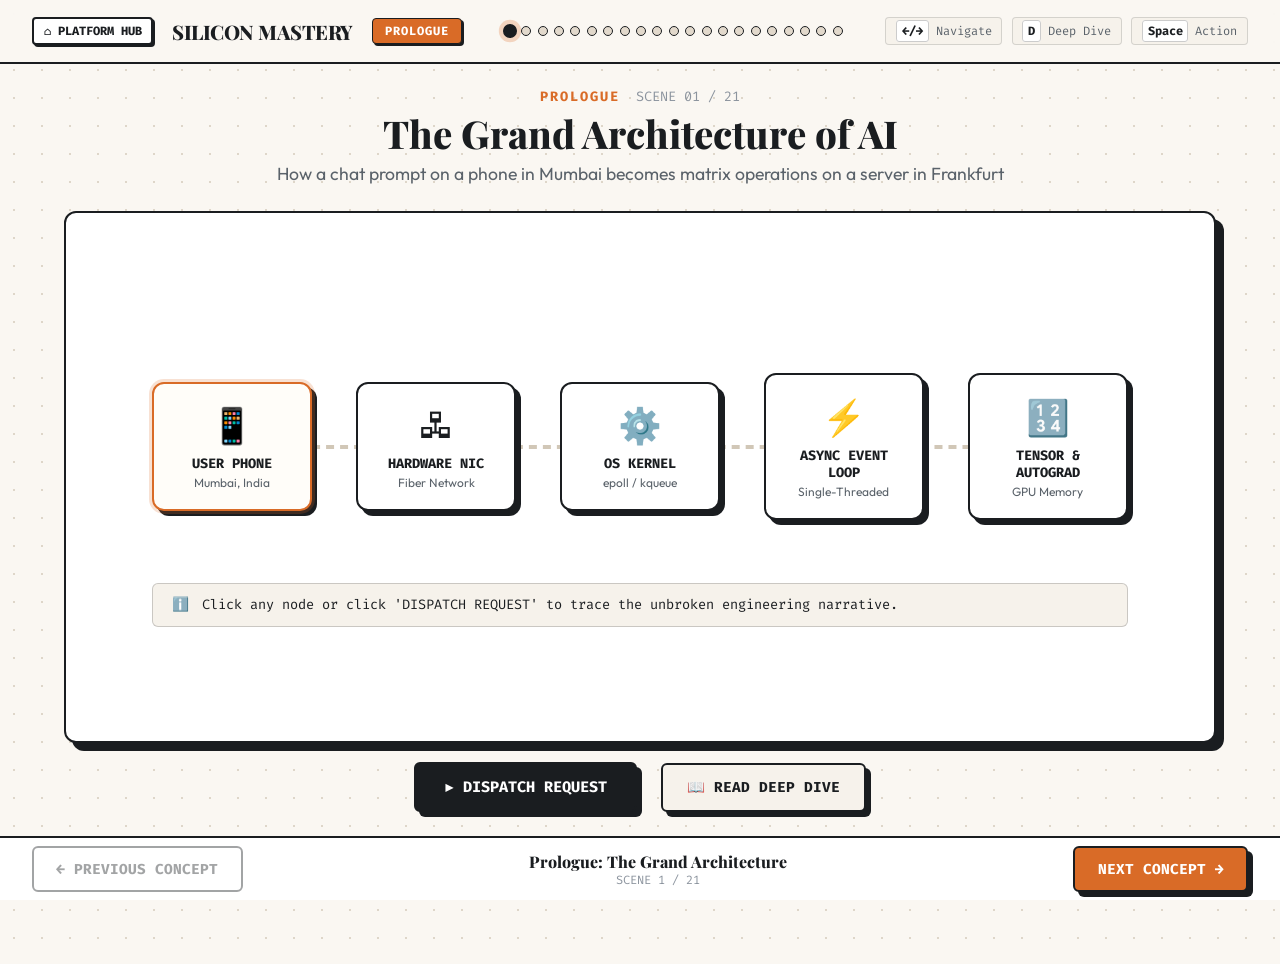
==== commit 80dc5c3c: "Add Master Platform Landing Hub with multi-track navigation and chapter switcher" ====
--- a/websites/silicon_mastery/index.html
+++ b/websites/silicon_mastery/index.html
@@ -20,6 +20,7 @@
     <!-- TOP HEADER / PROGRESS HUD -->
     <header id="top-hud">
         <div class="hud-left">
+            <a href="../../index.html" class="hub-return-link">⌂ PLATFORM HUB</a>
             <span class="brand-title">SILICON MASTERY</span>
             <span class="act-badge" id="act-badge">PROLOGUE</span>
         </div>
--- a/websites/silicon_mastery/style.css
+++ b/websites/silicon_mastery/style.css
@@ -82,6 +82,26 @@
     gap: 1.2rem;
 }
 
+.hub-return-link {
+    font-family: var(--font-mono);
+    font-size: 0.75rem;
+    font-weight: 800;
+    color: var(--c-text-primary);
+    background: white;
+    border: var(--border-thick);
+    padding: 0.25rem 0.6rem;
+    border-radius: 4px;
+    text-decoration: none;
+    box-shadow: 2px 2px 0px var(--c-text-primary);
+    transition: all 0.15s ease;
+}
+
+.hub-return-link:hover {
+    background: var(--c-accent-amber);
+    color: white;
+    transform: translate(-1px, -1px);
+}
+
 .brand-title {
     font-family: var(--font-heading);
     font-weight: 800;
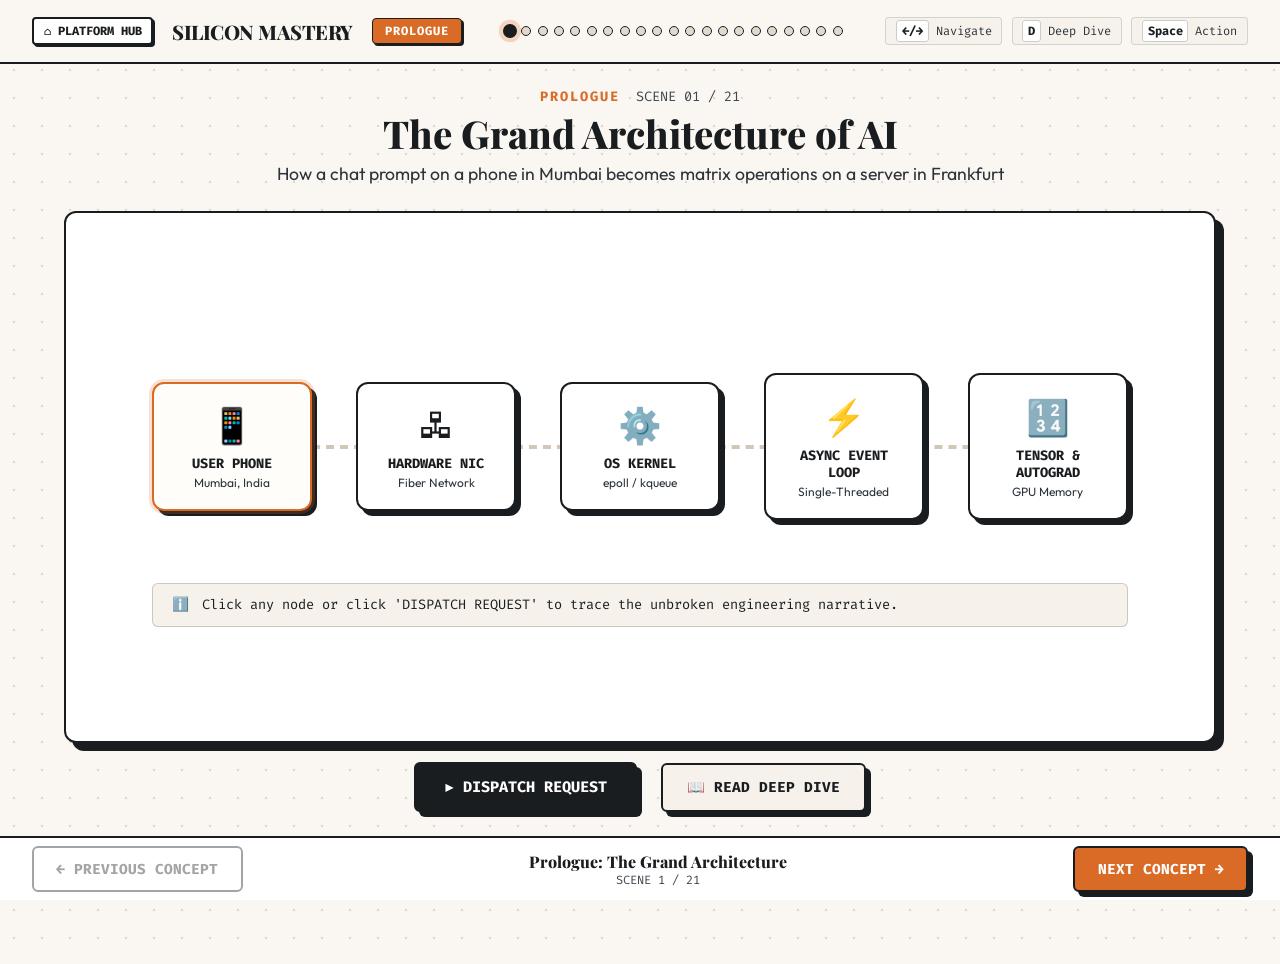
==== commit 9b2b9f02: "Fix Scene 12 DAG node Loss=225 overflow and upgrade Scene 11 value object visual layout" ====
--- a/websites/silicon_mastery/index.html
+++ b/websites/silicon_mastery/index.html
@@ -197,13 +197,16 @@
                     </div>
                     
                     <div class="heap-canvas" id="heap-objects-container">
-                        <div class="heap-label">SCATTERED HEAP RAM (Random Memory Addresses)</div>
+                        <div class="heap-header">
+                            <span class="heap-title">SCATTERED HEAP RAM (Random 64-Bit Pointer Addresses)</span>
+                            <span class="heap-tag red">NON-CONTIGUOUS POINTERS</span>
+                        </div>
                         <div id="heap-objects"></div>
                         <div id="cpu-cursor" class="cpu-cursor">CPU CORE</div>
-                    </div>
-
-                    <div id="cache-miss-flash" class="flash-banner red hidden">
-                        <span class="flash-icon">⚠️</span> CACHE MISS! CPU Stalled waiting for RAM fetch! (+200ns)
+
+                        <div id="cache-miss-flash" class="flash-banner red overlay-flash hidden">
+                            <span class="flash-icon">⚠️</span> CACHE MISS! CPU Stalled waiting for RAM fetch (+200ns)
+                        </div>
                     </div>
 
                     <div class="stats-counter-bar">
@@ -327,28 +330,33 @@
             
             <div class="massive-diagram">
                 <div class="storage-diagram-wrapper">
-                    <div class="storage-class-box" id="s6-storage-layer">
+                    <div class="storage-class-box unbound" id="s6-storage-layer">
                         <div class="box-title">class Storage</div>
-                        <div class="box-sub">Allocates a single contiguous block of C floats (ptr, size=6)</div>
+                        <div class="box-sub">Allocates a single contiguous block of C floats (c_ptr=0x7FFF0000, size=6)</div>
                     </div>
                     
-                    <div class="down-arrow-indicator">⬇️ Binds directly onto physical hardware RAM</div>
+                    <div class="down-arrow-indicator" id="s6-bind-arrow">⬇️ Binds directly onto physical hardware RAM</div>
 
                     <div class="ram-street-wrapper">
-                        <div class="memory-rail">
-                            <div class="mem-cell highlighted">10.0</div>
-                            <div class="mem-cell highlighted">20.0</div>
-                            <div class="mem-cell highlighted">30.0</div>
-                            <div class="mem-cell highlighted">40.0</div>
-                            <div class="mem-cell highlighted">50.0</div>
-                            <div class="mem-cell highlighted">60.0</div>
-                        </div>
-                    </div>
-                </div>
-            </div>
-
-            <div class="scene-actions">
-                <button class="interaction-btn" id="btn-bind-storage">▶ BIND STORAGE TO RAM</button>
+                        <div class="memory-rail" id="s6-ram-rail">
+                            <div class="mem-cell s6-cell">10.0</div>
+                            <div class="mem-cell s6-cell">20.0</div>
+                            <div class="mem-cell s6-cell">30.0</div>
+                            <div class="mem-cell s6-cell">40.0</div>
+                            <div class="mem-cell s6-cell">50.0</div>
+                            <div class="mem-cell s6-cell">60.0</div>
+                        </div>
+                    </div>
+
+                    <div class="info-card-bar" id="s6-status-bar">
+                        <span class="info-icon">ℹ️</span>
+                        <span id="s6-status-text">Click '▶ BIND STORAGE TO RAM' to allocate the C memory pointer onto physical hardware RAM.</span>
+                    </div>
+                </div>
+            </div>
+
+            <div class="scene-actions">
+                <button class="interaction-btn green-btn" id="btn-bind-storage">▶ BIND STORAGE TO RAM</button>
                 <button class="deep-dive-btn" data-target="content-6">📖 READ DEEP DIVE</button>
             </div>
         </section>
@@ -578,10 +586,10 @@
                             <div class="vo-row"><span>GRAD:</span> <strong id="vo-grad">0.0</strong> (accumulated during backward)</div>
                             <div class="vo-row"><span>PARENTS:</span> <strong>(a, b)</strong></div>
                             <div class="vo-row"><span>OP:</span> <strong>'*'</strong></div>
-                            <div class="code-font mt-2">
-                                <span class="code-kw">def</span> _backward():<br>
-                                &nbsp;&nbsp;a.grad += b.data * c.grad<br>
-                                &nbsp;&nbsp;b.grad += a.data * c.grad
+                            <div class="vo-code-box">
+                                <span class="vo-code-kw">def</span> <strong style="color:#FAF7F2;">_backward</strong>():<br>
+                                &nbsp;&nbsp;&nbsp;&nbsp;a.grad += b.data * c.grad<br>
+                                &nbsp;&nbsp;&nbsp;&nbsp;b.grad += a.data * c.grad
                             </div>
                         </div>
                     </div>
--- a/websites/silicon_mastery/style.css
+++ b/websites/silicon_mastery/style.css
@@ -6,10 +6,11 @@
     --bg-card: #FFFFFF;
     --bg-card-subtle: #F6F2EB;
     --bg-dark: #1E232A;
+    --c-dark: #1E232A;
     
     --c-text-primary: #1A1D20;
-    --c-text-secondary: #5A626A;
-    --c-text-muted: #8C949E;
+    --c-text-secondary: #2C333B;
+    --c-text-muted: #3D4550;
     
     /* Semantic Engineering Accent Colors */
     --c-accent-amber: #D96B27;   /* Architectural Orange / Copper */
@@ -572,53 +573,76 @@
 .heap-canvas {
     position: relative;
     width: 100%;
-    height: 250px;
-    background: #F2EDE4;
-    border: 2px dashed #C8BEAF;
+    height: 260px;
+    background: #F4EFE6;
+    border: var(--border-thick);
     border-radius: var(--radius-sm);
     overflow: hidden;
-}
-
-.heap-label {
-    position: absolute;
-    top: 10px;
-    left: 15px;
-    font-family: var(--font-mono);
-    font-size: 0.75rem;
-    font-weight: 700;
-    color: var(--c-text-muted);
+    box-shadow: var(--shadow-tactile);
+}
+
+.heap-header {
+    background: #1E232A !important;
+    color: #FAF7F2 !important;
+    padding: 0.6rem 1.2rem;
+    display: flex;
+    justify-content: space-between;
+    align-items: center;
+    font-family: var(--font-mono);
+    font-size: 0.8rem;
+    font-weight: 800;
+    border-bottom: 2px solid var(--c-text-primary);
+}
+
+.heap-title {
+    color: #FAF7F2 !important;
+    font-weight: 800;
+    letter-spacing: 0.5px;
+}
+
+.heap-tag.red {
+    background: var(--c-accent-crimson) !important;
+    color: #FFFFFF !important;
+    padding: 0.2rem 0.6rem;
+    border-radius: 4px;
+    font-size: 0.7rem;
+    font-weight: 800;
+    border: 1px solid white;
 }
 
 .heap-obj {
     position: absolute;
     background: white;
-    border: 1px solid var(--c-text-primary);
-    border-radius: 4px;
-    padding: 0.5rem 0.8rem;
-    font-family: var(--font-mono);
-    font-size: 0.8rem;
-    font-weight: 700;
-    box-shadow: 2px 2px 0px rgba(0,0,0,0.1);
+    border: var(--border-thick);
+    border-radius: 6px;
+    padding: 0.4rem 0.8rem;
+    font-family: var(--font-mono);
+    font-size: 0.85rem;
+    font-weight: 800;
+    box-shadow: 3px 3px 0px rgba(0,0,0,0.15);
+    z-index: 5;
 }
 
 .cpu-cursor {
     position: absolute;
-    width: 70px;
-    height: 70px;
+    width: 60px;
+    height: 60px;
     background: var(--c-accent-amber);
     color: white;
     font-family: var(--font-mono);
     font-weight: 800;
-    font-size: 0.75rem;
+    font-size: 0.65rem;
+    line-height: 1.1;
     display: flex;
     align-items: center;
     justify-content: center;
     text-align: center;
     border-radius: 50%;
     border: var(--border-thick);
-    box-shadow: 0 0 15px rgba(217, 107, 39, 0.4);
+    box-shadow: 0 0 15px rgba(217, 107, 39, 0.5);
     z-index: 20;
     display: none;
+    pointer-events: none;
 }
 
 .flash-banner {
@@ -635,6 +659,16 @@
     background: #FDEDEC;
     color: var(--c-accent-crimson);
     border-color: var(--c-accent-crimson);
+}
+
+.overlay-flash {
+    position: absolute;
+    bottom: 12px;
+    left: 50%;
+    transform: translateX(-50%);
+    z-index: 30;
+    box-shadow: 0 4px 15px rgba(201, 59, 59, 0.3), var(--shadow-tactile);
+    white-space: nowrap;
 }
 
 .stats-counter-bar {
@@ -810,8 +844,9 @@
 .street-header {
     font-family: var(--font-mono);
     font-size: 0.9rem;
-    font-weight: 700;
-    color: var(--c-text-secondary);
+    font-weight: 800;
+    color: #1A1D20;
+    letter-spacing: 0.5px;
 }
 
 .ram-street-wrapper {
@@ -825,9 +860,9 @@
     display: flex;
     width: 100%;
     font-family: var(--font-mono);
-    font-size: 0.8rem;
-    font-weight: 700;
-    color: var(--c-text-muted);
+    font-size: 0.85rem;
+    font-weight: 800;
+    color: #1A1D20;
     margin-bottom: 0.3rem;
 }
 
@@ -876,33 +911,68 @@
     display: flex;
     width: 100%;
     font-family: var(--font-mono);
-    font-size: 0.75rem;
-    color: var(--c-text-secondary);
+    font-size: 0.8rem;
+    font-weight: 800;
+    color: #1A1D20;
     margin-top: 0.4rem;
 }
 
 .index-rail span { flex: 1; text-align: center; }
 
+.rail-label {
+    font-family: var(--font-mono);
+    font-size: 0.85rem;
+    font-weight: 800;
+    color: #1A1D20;
+    text-transform: uppercase;
+    letter-spacing: 1.5px;
+    margin-top: 0.8rem;
+    background: #EAE3D5;
+    border: 2px solid #1A1D20;
+    padding: 0.4rem 1.2rem;
+    border-radius: 20px;
+    box-shadow: 3px 3px 0px #1A1D20;
+    display: inline-block;
+}
+
 .ram-info-box {
     font-family: var(--font-mono);
-    font-size: 0.9rem;
+    font-size: 0.95rem;
+    font-weight: 700;
+    color: #1A1D20;
     background: var(--bg-card-subtle);
-    border: 1px solid #CCC;
-    padding: 0.6rem 1.5rem;
-    border-radius: 4px;
+    border: 2px solid #1A1D20;
+    padding: 0.7rem 1.8rem;
+    border-radius: 6px;
+    box-shadow: 3px 3px 0px #1A1D20;
 }
 
 .storage-class-box {
-    width: 90%;
-    background: var(--c-dark);
+    width: 100%;
+    max-width: 750px;
+    background: #1E232A;
     color: white;
     border: var(--border-thick);
     border-radius: var(--radius-sm);
     padding: 1.2rem;
     text-align: center;
     box-shadow: var(--shadow-tactile);
-    opacity: 0.4;
-    transform: translateY(-20px);
+    transition: all 0.5s ease;
+}
+
+.storage-class-box.unbound {
+    opacity: 0.35;
+    transform: translateY(-40px);
+    filter: grayscale(1);
+    border-color: #8C949E;
+}
+
+.storage-class-box.bound {
+    opacity: 1;
+    transform: translateY(0);
+    filter: grayscale(0);
+    border-color: var(--c-accent-amber);
+    box-shadow: 0 0 20px rgba(217, 107, 39, 0.4), var(--shadow-tactile);
 }
 
 .storage-class-box .box-title {
@@ -915,15 +985,21 @@
 .storage-class-box .box-sub {
     font-family: var(--font-mono);
     font-size: 0.85rem;
-    opacity: 0.8;
+    opacity: 0.95;
     margin-top: 0.3rem;
 }
 
 .down-arrow-indicator {
     font-family: var(--font-mono);
     font-size: 0.9rem;
-    font-weight: 700;
-    color: var(--c-accent-emerald);
+    font-weight: 800;
+    color: #1A1D20;
+    background: #E8F8F5;
+    border: 2px solid #2E7D4E;
+    padding: 0.4rem 1.2rem;
+    border-radius: 20px;
+    box-shadow: 3px 3px 0px #2E7D4E;
+    transition: all 0.3s ease;
 }
 
 /* -------------------------------------------------------------
@@ -932,8 +1008,65 @@
 .split-vertical {
     display: flex;
     flex-direction: column;
+    align-items: center;
     justify-content: space-between;
+    width: 100%;
     height: 100%;
+}
+
+.top-half, .bottom-half {
+    width: 100%;
+    display: flex;
+    flex-direction: column;
+    align-items: center;
+}
+
+#scene-7 .bottom-half {
+    width: 100%;
+    display: flex;
+    flex-direction: column;
+    align-items: center;
+    margin-top: 1.5rem;
+}
+
+#scene-7 .ram-street-wrapper {
+    width: 100%;
+    max-width: 680px;
+    display: flex;
+    flex-direction: column;
+    align-items: center;
+}
+
+#scene-7 #s7-mem-rail {
+    width: 100%;
+    display: flex;
+    flex-direction: row;
+    justify-content: space-between;
+    gap: 10px;
+    border: var(--border-thick);
+    background: #EBE5DB;
+    padding: 10px;
+    border-radius: var(--radius-sm);
+    box-shadow: var(--shadow-tactile);
+}
+
+#scene-7 #s7-mem-rail .mem-cell {
+    flex: 1 1 0px;
+    min-width: 75px;
+    height: 75px;
+    background: white;
+    border: 2px solid var(--c-text-primary);
+    border-radius: 8px;
+    display: flex;
+    align-items: center;
+    justify-content: center;
+    font-family: var(--font-mono);
+    font-size: 1.5rem;
+    font-weight: 800;
+    color: var(--c-text-primary);
+    transition: all 0.2s ease;
+    margin: 0;
+    box-shadow: 2px 2px 0px rgba(0,0,0,0.12);
 }
 
 .tensor-glass {
@@ -1147,35 +1280,53 @@
     background: white;
     border: var(--border-thick);
     border-radius: var(--radius-md);
-    width: 500px;
+    width: 540px;
     box-shadow: var(--shadow-tactile);
     overflow: hidden;
+    margin-top: 1rem;
 }
 
 .vo-header {
     background: var(--c-dark);
     color: white;
+    padding: 0.9rem 1.4rem;
+    display: flex;
+    justify-content: space-between;
+    align-items: center;
+    font-family: var(--font-mono);
+    font-weight: 800;
+    font-size: 1rem;
+}
+
+.vo-body {
+    padding: 1.4rem;
+    font-family: var(--font-mono);
+    font-size: 0.95rem;
+    display: flex;
+    flex-direction: column;
+    gap: 0.7rem;
+    color: #1A1D20;
+}
+
+.vo-code-box {
+    background: #1E232A;
+    color: #85C1E9;
     padding: 0.8rem 1.2rem;
-    display: flex;
-    justify-content: space-between;
-    align-items: center;
-    font-family: var(--font-mono);
-    font-weight: 700;
-}
-
-.vo-body {
-    padding: 1.2rem;
-    font-family: var(--font-mono);
-    font-size: 0.9rem;
-    display: flex;
-    flex-direction: column;
-    gap: 0.5rem;
-}
+    border-radius: var(--radius-sm);
+    border: 1.5px solid #1A1D20;
+    font-family: var(--font-mono);
+    font-size: 0.88rem;
+    line-height: 1.5;
+    margin-top: 0.3rem;
+    box-shadow: 2px 2px 0px #1A1D20;
+}
+
+.vo-code-kw { color: #E59866; font-weight: 700; }
 
 .dag-wrapper {
     position: relative;
     width: 100%;
-    height: 320px;
+    height: 340px;
     display: flex;
     align-items: center;
     justify-content: center;
@@ -1183,28 +1334,32 @@
 
 .dag-canvas {
     position: relative;
-    width: 750px;
-    height: 300px;
+    width: 780px;
+    height: 320px;
 }
 
 .math-node {
     position: absolute;
-    width: 90px;
-    height: 90px;
-    background: white;
-    border: var(--border-thick);
+    width: 110px;
+    height: 110px;
+    background: white;
+    border: 3px solid #1A1D20;
     border-radius: 50%;
     display: flex;
     flex-direction: column;
     align-items: center;
     justify-content: center;
     font-family: var(--font-mono);
-    font-size: 1.1rem;
-    font-weight: 800;
+    font-size: 0.95rem;
+    font-weight: 800;
+    color: #1A1D20;
     z-index: 10;
     cursor: pointer;
-    box-shadow: var(--shadow-tactile);
+    box-shadow: 4px 4px 0px #1A1D20;
     transition: all 0.3s ease;
+    padding: 6px;
+    text-align: center;
+    word-break: break-word;
 }
 
 .math-node:hover {
@@ -1578,21 +1733,36 @@
 .modal-body code {
     font-family: var(--font-mono);
     background: #EAE3D5;
-    padding: 0.2rem 0.4rem;
+    color: #1A1D20;
+    padding: 0.2rem 0.45rem;
     border-radius: 4px;
     font-size: 0.9rem;
+    font-weight: 700;
+    border: 1px solid #C8BDAB;
 }
 
 .modal-body pre {
-    background: var(--c-dark);
-    color: #F8F9FA;
-    padding: 1.2rem;
-    border-radius: var(--radius-sm);
-    font-family: var(--font-mono);
-    font-size: 0.9rem;
+    background: #1E232A;
+    color: #FAF7F2;
+    padding: 1.2rem 1.5rem;
+    border-radius: var(--radius-sm);
+    font-family: var(--font-mono);
+    font-size: 0.95rem;
+    line-height: 1.6;
     overflow-x: auto;
-    margin: 1rem 0;
-    border: 1px solid #333;
+    margin: 1.2rem 0;
+    border: 2px solid #1A1D20;
+    box-shadow: 4px 4px 0px #1A1D20;
+}
+
+.modal-body pre code {
+    background: transparent !important;
+    color: #85C1E9 !important;
+    padding: 0 !important;
+    border: none !important;
+    border-radius: 0 !important;
+    font-weight: 700 !important;
+    font-size: inherit !important;
 }
 
 .modal-callout {
